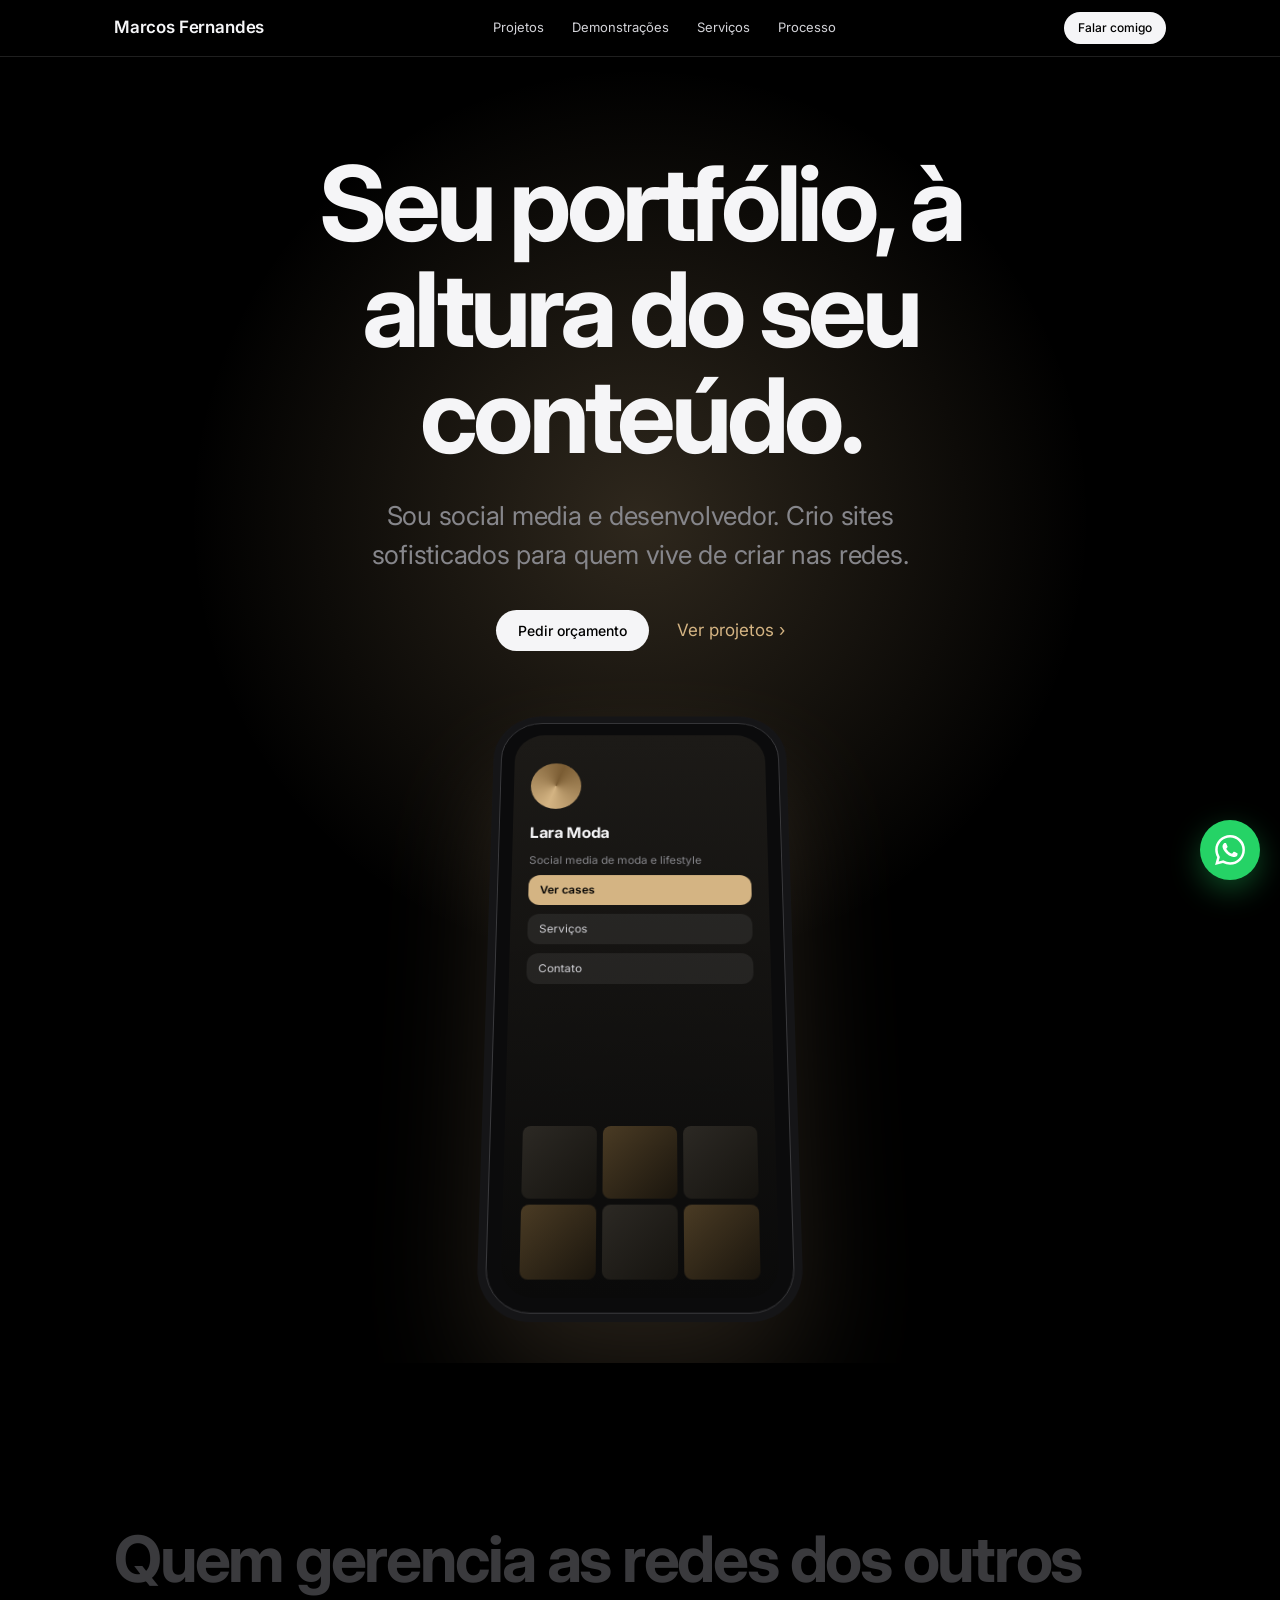
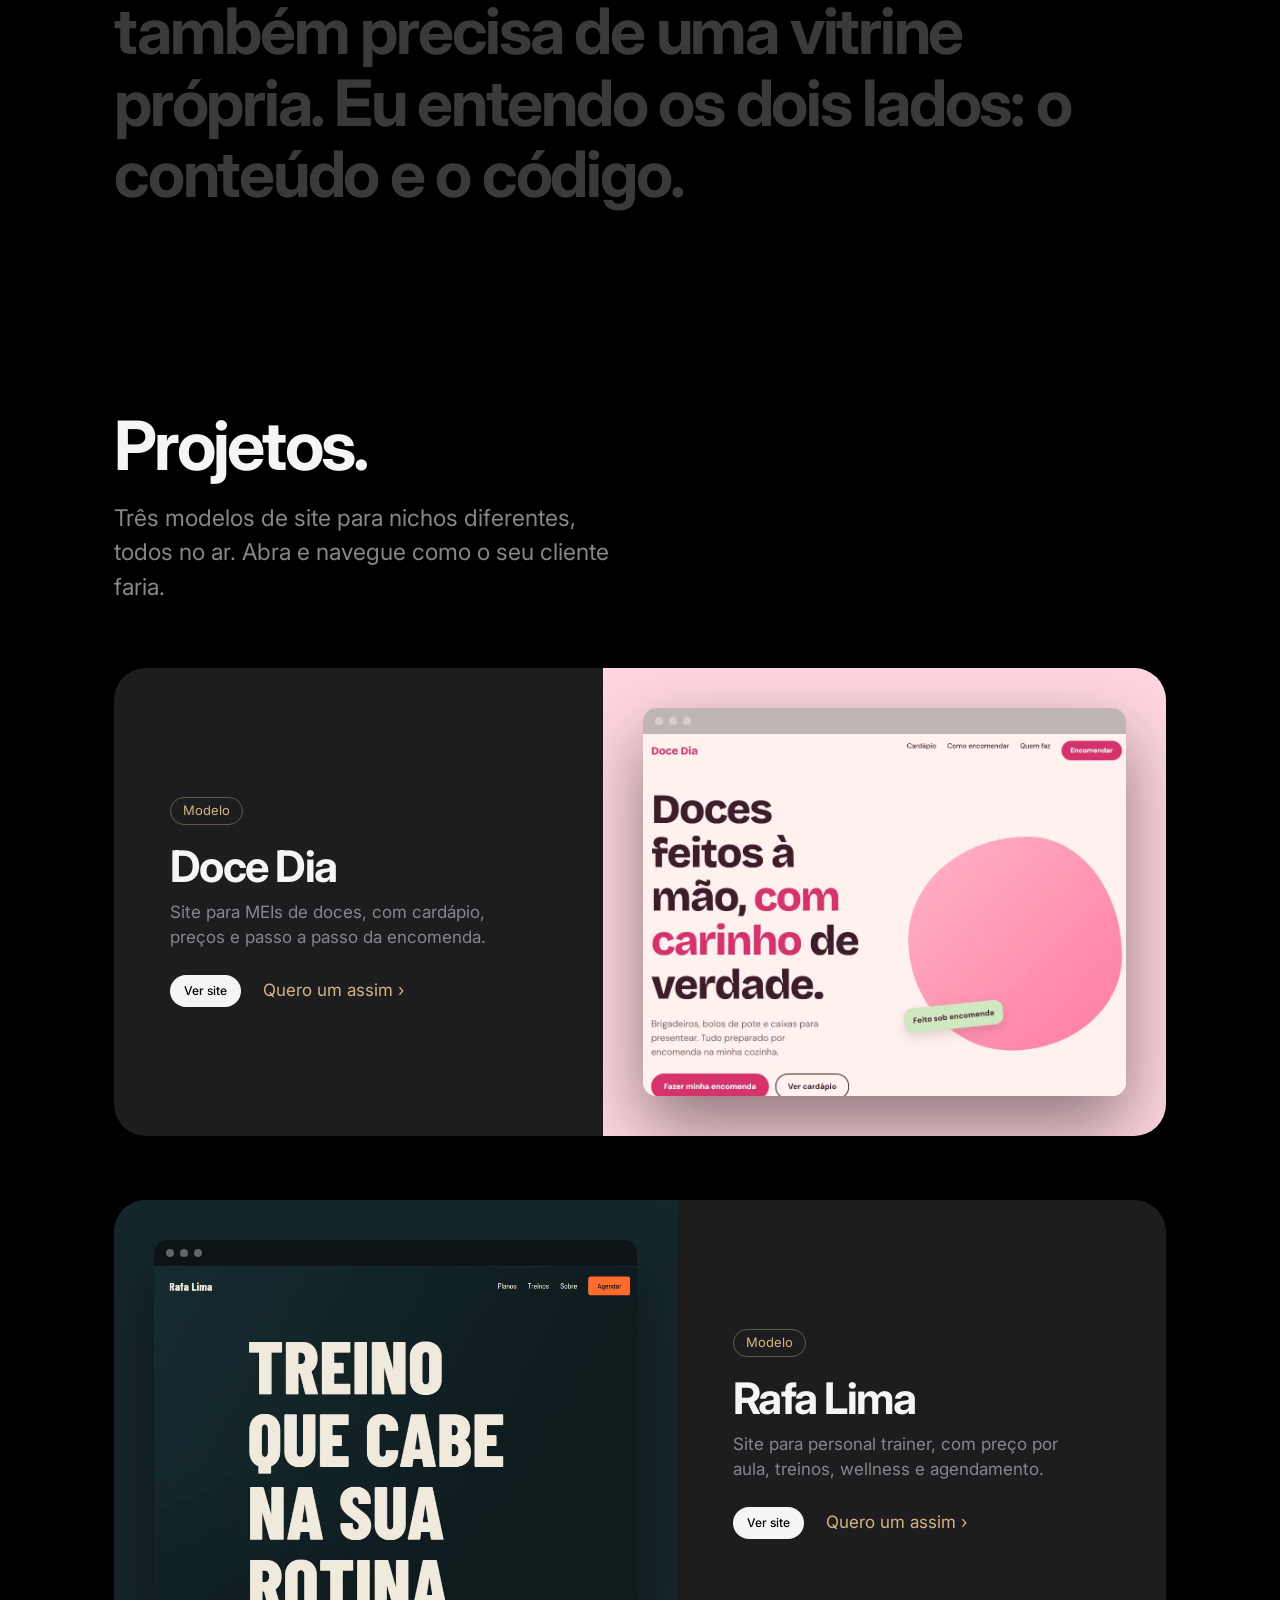
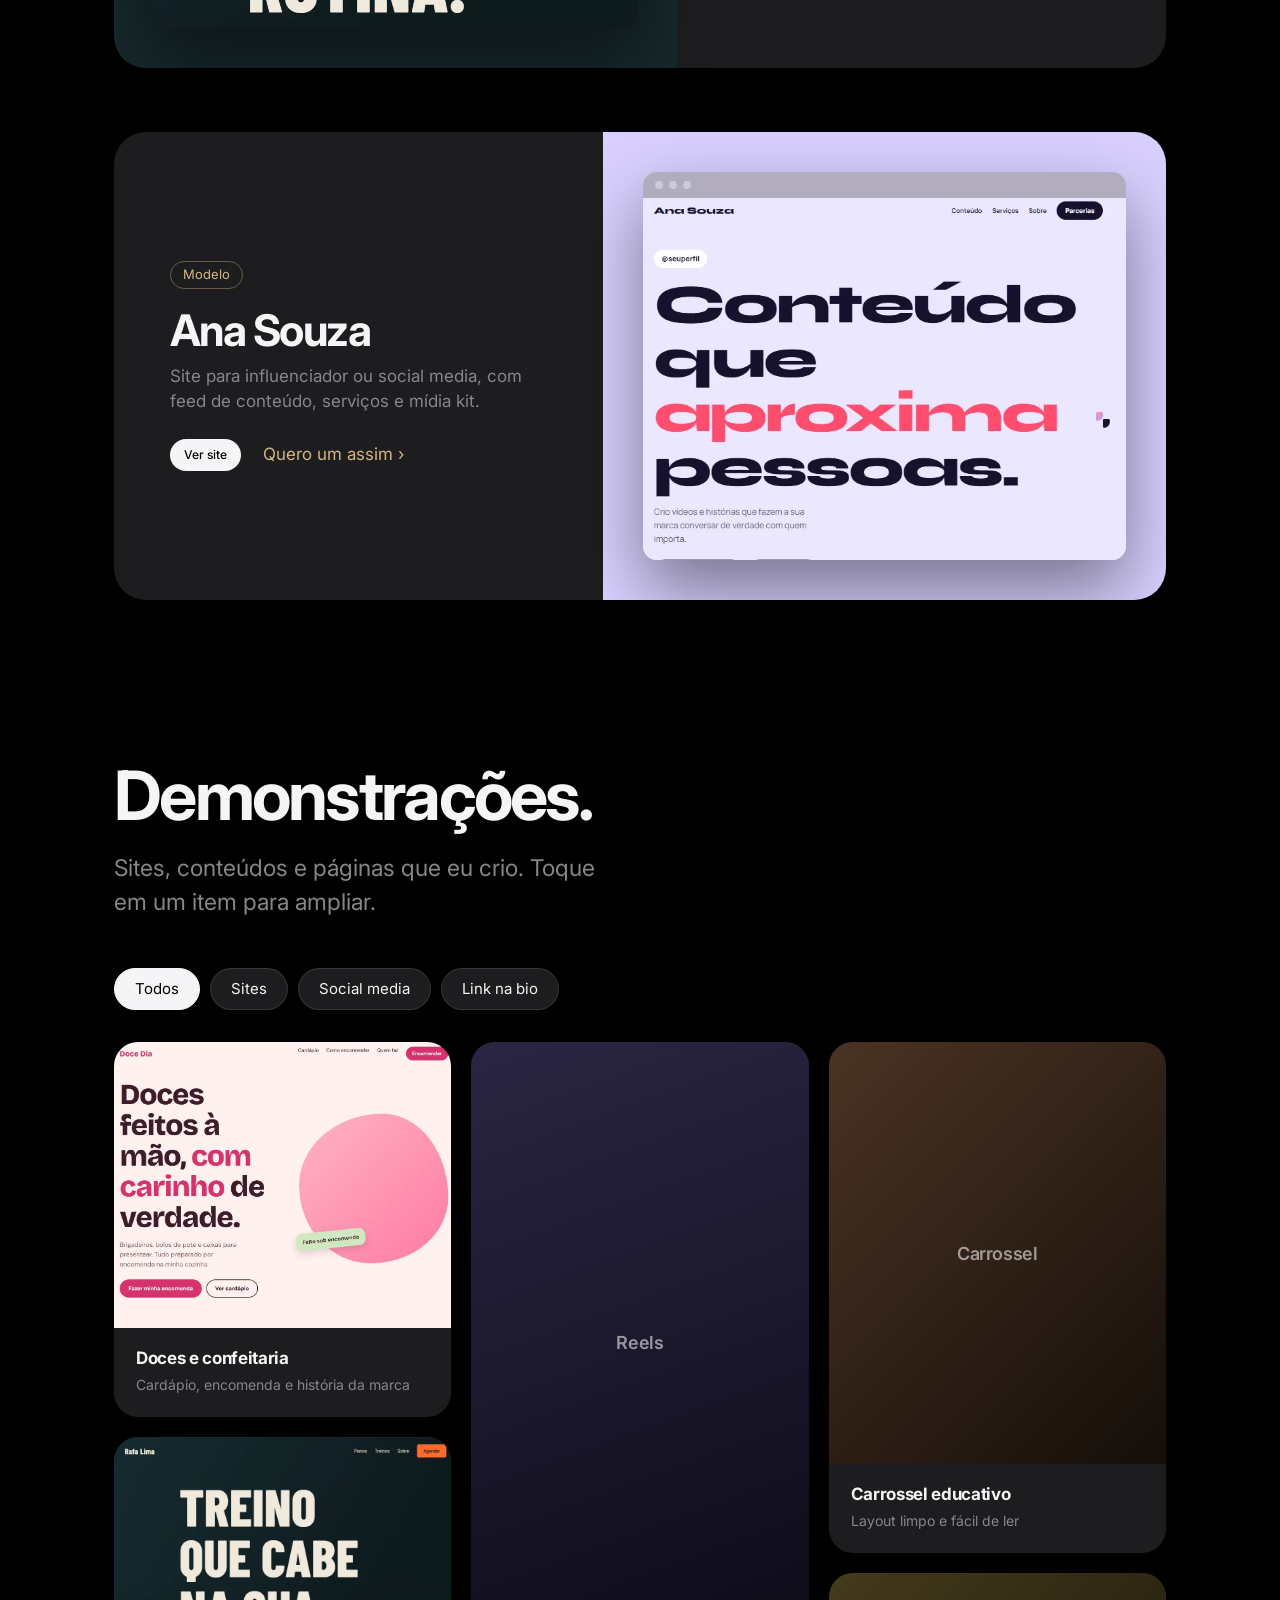
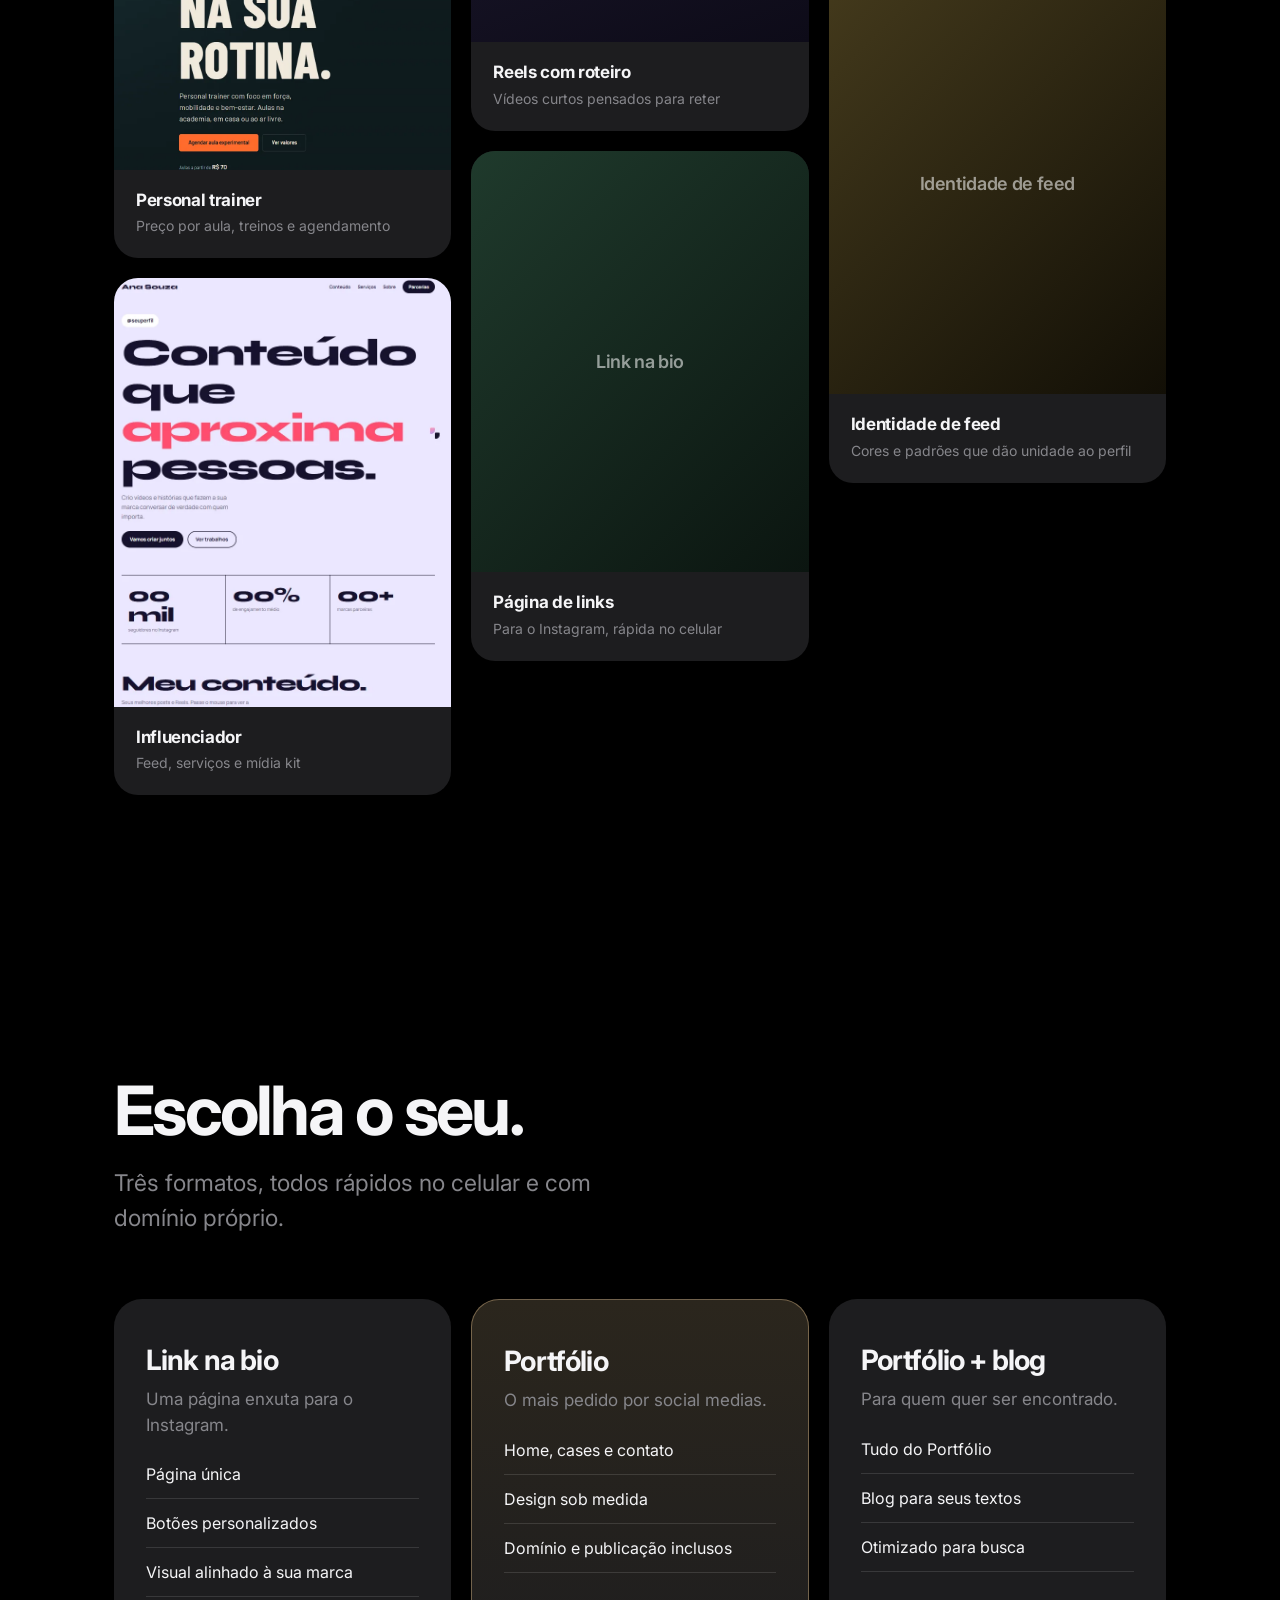
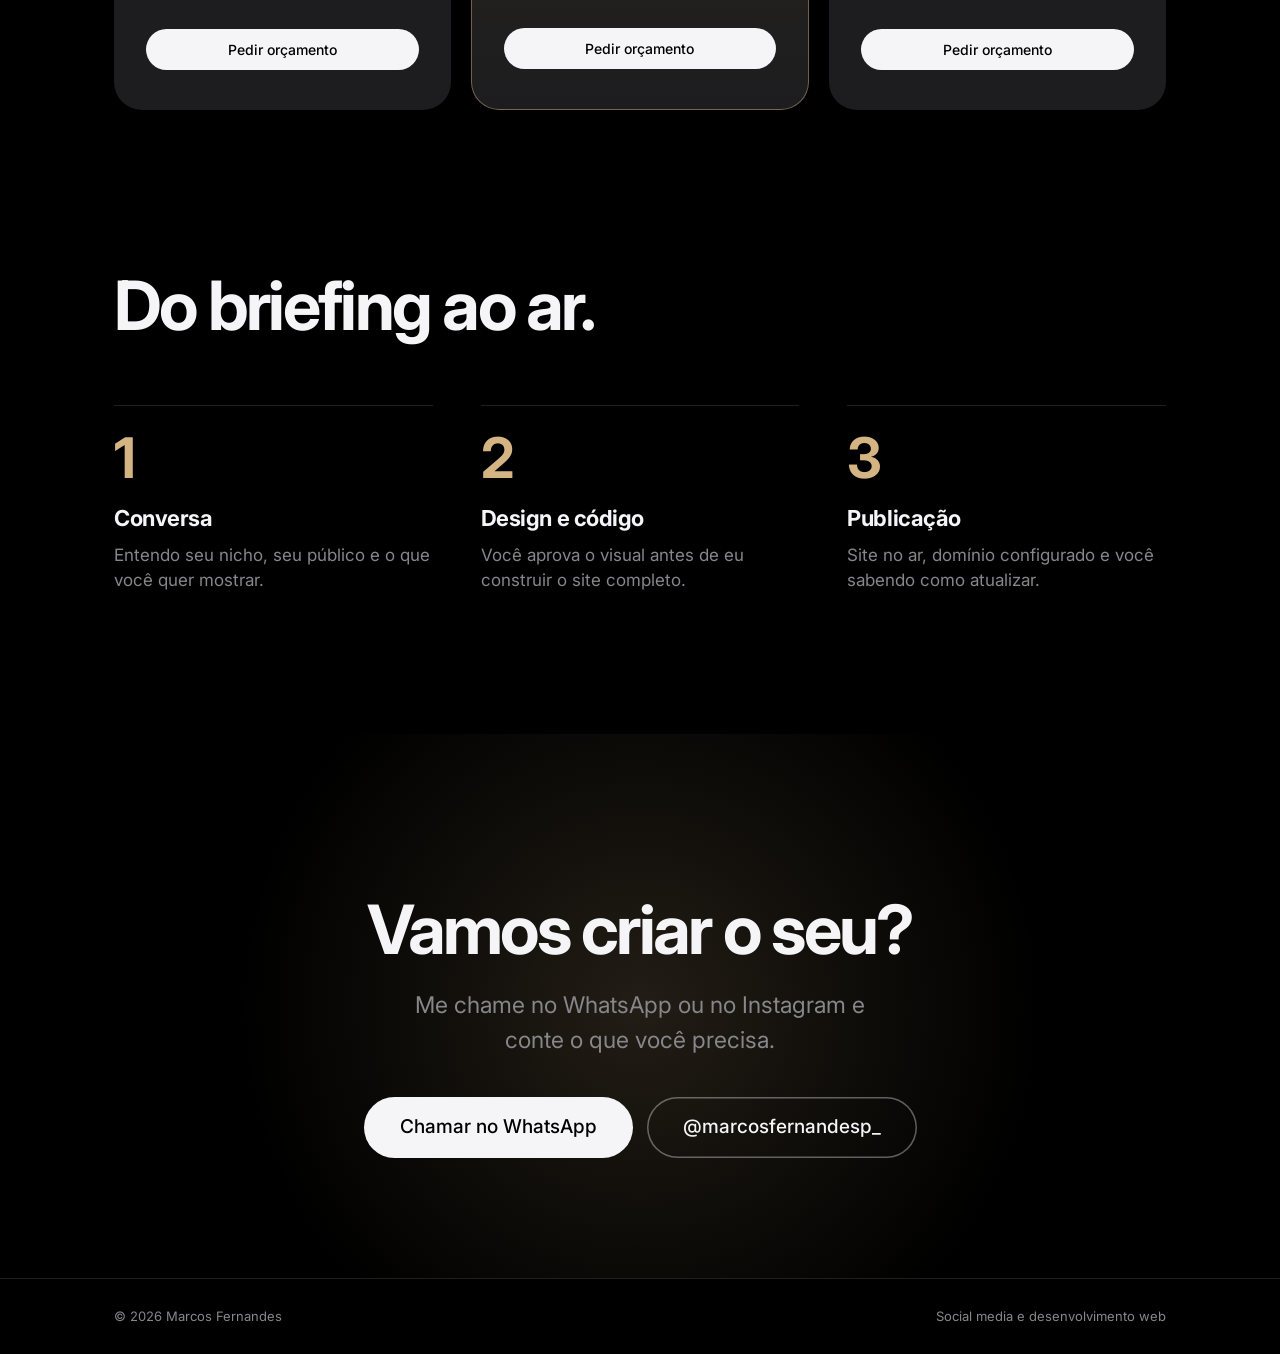
==== index.html @ 8124883f "first commit" ====
<!DOCTYPE html>
<html lang="pt-BR">
<head>
<meta charset="utf-8">
<meta name="viewport" content="width=device-width, initial-scale=1, viewport-fit=cover">
<title>Marcos Fernandes — Social media e sites para criadores</title>
<link rel="preconnect" href="https://fonts.googleapis.com">
<link rel="preconnect" href="https://fonts.gstatic.com" crossorigin>
<link href="https://fonts.googleapis.com/css2?family=Inter:wght@300;400;500;600;700&display=swap" rel="stylesheet">
<link rel="stylesheet" href="assets/css/style.css">
</head>
<body>
<nav>
  <div class="wrap">
    <b>Marcos Fernandes</b>
    <ul><li><a href="#projetos">Projetos</a></li><li><a href="#demonstracoes">Demonstrações</a></li><li><a href="#servicos">Serviços</a></li><li><a href="#processo">Processo</a></li></ul>
    <a class="pill sm" href="https://instagram.com/marcosfernandesp_" target="_blank" rel="noopener">Falar comigo</a>
  </div>
</nav>

<header class="hero">
  <div class="wrap">
    <h1>Seu portfólio, à altura do seu conteúdo.</h1>
    <p>Sou social media e desenvolvedor. Crio sites sofisticados para quem vive de criar nas redes.</p>
    <div class="cta">
      <a class="pill" href="https://wa.me/5561995424114?text=Oi%20Marcos!%20Vi%20seu%20portf%C3%B3lio%20e%20quero%20um%20or%C3%A7amento" target="_blank" rel="noopener">Pedir orçamento</a>
      <a class="ghost" href="#projetos">Ver projetos ›</a>
    </div>
    <div class="stage" aria-hidden="true">
      <div class="phone" id="phone">
        <div class="screen">
          <div class="avatar"></div>
          <h4>Lara Moda</h4>
          <small>Social media de moda e lifestyle</small>
          <div class="bar hl">Ver cases</div>
          <div class="bar">Serviços</div>
          <div class="bar">Contato</div>
          <div class="grid3"><i></i><i></i><i></i><i></i><i></i><i></i></div>
        </div>
      </div>
    </div>
  </div>
</header>

<section class="statement">
  <div class="wrap">
    <p id="scrub">Quem gerencia as redes dos outros também precisa de uma vitrine própria. Eu entendo os dois lados: o conteúdo e o código.</p>
  </div>
</section>

<section id="projetos" style="padding-top:40px">
  <div class="wrap">
    <h2>Projetos.</h2>
    <p class="lead">Três modelos de site para nichos diferentes, todos no ar. Abra e navegue como o seu cliente faria.</p>

    <article class="proj p1">
      <div class="info"><span class="tag">Modelo</span><h3>Doce Dia</h3><p>Site para MEIs de doces, com cardápio, preços e passo a passo da encomenda.</p><div class="acts"><a class="pill sm" href="https://claude.ai/artifact/EVEC6FQ9Wo7oRM52hJ2VJk" target="_blank" rel="noopener">Ver site</a><a class="ghost" href="https://wa.me/5561995424114?text=Oi%20Marcos!%20Vi%20o%20modelo%20Doce%20Dia%20no%20seu%20portfólio%20e%20quero%20um%20site%20assim" target="_blank" rel="noopener">Quero um assim ›</a></div></div>
      <div class="view"><a class="browser" href="https://claude.ai/artifact/EVEC6FQ9Wo7oRM52hJ2VJk" target="_blank" rel="noopener" aria-label="Abrir o modelo Doce Dia"><div class="top"><i></i><i></i><i></i></div><img class="shot" src="assets/img/print-doces.webp" alt="Modelo de site para doces e confeitaria" loading="lazy"></a></div>
    </article>

    <article class="proj p2">
      <div class="info"><span class="tag">Modelo</span><h3>Rafa Lima</h3><p>Site para personal trainer, com preço por aula, treinos, wellness e agendamento.</p><div class="acts"><a class="pill sm" href="https://claude.ai/artifact/FaBG3Rhxh1orqAU66LRQwn" target="_blank" rel="noopener">Ver site</a><a class="ghost" href="https://wa.me/5561995424114?text=Oi%20Marcos!%20Vi%20o%20modelo%20de%20personal%20trainer%20no%20seu%20portfólio%20e%20quero%20um%20site%20assim" target="_blank" rel="noopener">Quero um assim ›</a></div></div>
      <div class="view"><a class="browser" href="https://claude.ai/artifact/FaBG3Rhxh1orqAU66LRQwn" target="_blank" rel="noopener" aria-label="Abrir o modelo Rafa Lima"><div class="top"><i></i><i></i><i></i></div><img class="shot" src="assets/img/print-personal.webp" alt="Modelo de site para personal trainer" loading="lazy"></a></div>
    </article>

    <article class="proj p3">
      <div class="info"><span class="tag">Modelo</span><h3>Ana Souza</h3><p>Site para influenciador ou social media, com feed de conteúdo, serviços e mídia kit.</p><div class="acts"><a class="pill sm" href="https://claude.ai/artifact/K9GAJZo3JFMo6cDgULuZWQ" target="_blank" rel="noopener">Ver site</a><a class="ghost" href="https://wa.me/5561995424114?text=Oi%20Marcos!%20Vi%20o%20modelo%20de%20influenciador%20no%20seu%20portfólio%20e%20quero%20um%20site%20assim" target="_blank" rel="noopener">Quero um assim ›</a></div></div>
      <div class="view"><a class="browser" href="https://claude.ai/artifact/K9GAJZo3JFMo6cDgULuZWQ" target="_blank" rel="noopener" aria-label="Abrir o modelo Ana Souza"><div class="top"><i></i><i></i><i></i></div><img class="shot" src="assets/img/print-social.webp" alt="Modelo de site para influenciador e social media" loading="lazy"></a></div>
    </article>
  </div>
</section>

<section id="demonstracoes" style="padding-top:20px">
  <div class="wrap">
    <h2>Demonstrações.</h2>
    <p class="lead">Sites, conteúdos e páginas que eu crio. Toque em um item para ampliar.</p>

    <div class="tabs" role="tablist" aria-label="Filtrar demonstrações">
      <button class="tab on" role="tab" aria-selected="true" data-filter="todos">Todos</button>
      <button class="tab" role="tab" aria-selected="false" data-filter="sites">Sites</button>
      <button class="tab" role="tab" aria-selected="false" data-filter="social">Social media</button>
      <button class="tab" role="tab" aria-selected="false" data-filter="links">Link na bio</button>
    </div>

    <div class="gallery">
      <!-- COMO TROCAR: dentro de <div class="media">, apague o texto e use
           <img src="assets/img/arquivo.webp" alt="descrição">
           ou <video src="assets/video/arquivo.mp4" muted loop playsinline autoplay></video> -->
      <figure class="item" data-cat="sites">
        <div class="media" style="aspect-ratio:1063/901"><img src="assets/img/print-doces.webp" alt="Modelo de site para doces" loading="lazy"></div>
        <figcaption><b>Doces e confeitaria</b><span>Cardápio, encomenda e história da marca</span></figcaption>
      </figure>
      <figure class="item" data-cat="sites">
        <div class="media" style="aspect-ratio:922/910"><img src="assets/img/print-personal.webp" alt="Modelo de site para personal trainer" loading="lazy"></div>
        <figcaption><b>Personal trainer</b><span>Preço por aula, treinos e agendamento</span></figcaption>
      </figure>
      <figure class="item" data-cat="sites">
        <div class="media" style="aspect-ratio:710/902"><img src="assets/img/print-social.webp" alt="Modelo de site para influenciador" loading="lazy"></div>
        <figcaption><b>Influenciador</b><span>Feed, serviços e mídia kit</span></figcaption>
      </figure>
      <figure class="item" data-cat="social">
        <div class="media ph tall" style="--g:linear-gradient(160deg,#2b2542,#0d0b18)">Reels</div>
        <figcaption><b>Reels com roteiro</b><span>Vídeos curtos pensados para reter</span></figcaption>
      </figure>
      <figure class="item" data-cat="links">
        <div class="media ph" style="--g:linear-gradient(135deg,#1f3a2c,#0b1510)">Link na bio</div>
        <figcaption><b>Página de links</b><span>Para o Instagram, rápida no celular</span></figcaption>
      </figure>
      <figure class="item" data-cat="social">
        <div class="media ph" style="--g:linear-gradient(135deg,#4a3324,#150e09)">Carrossel</div>
        <figcaption><b>Carrossel educativo</b><span>Layout limpo e fácil de ler</span></figcaption>
      </figure>
      <figure class="item" data-cat="social">
        <div class="media ph" style="--g:linear-gradient(135deg,#443a1c,#120f06)">Identidade de feed</div>
        <figcaption><b>Identidade de feed</b><span>Cores e padrões que dão unidade ao perfil</span></figcaption>
      </figure>
    </div>
  </div>
</section>

<dialog id="lightbox" aria-label="Mídia ampliada"><button id="lbClose" aria-label="Fechar">×</button><div id="lbBody"></div></dialog>

<section id="servicos">
  <div class="wrap">
    <h2>Escolha o seu.</h2>
    <p class="lead">Três formatos, todos rápidos no celular e com domínio próprio.</p>
    <div class="plans">
      <div class="plan"><h3>Link na bio</h3><p>Uma página enxuta para o Instagram.</p><ul><li>Página única</li><li>Botões personalizados</li><li>Visual alinhado à sua marca</li></ul><a class="pill" href="https://wa.me/5561995424114?text=Oi%20Marcos!%20Quero%20o%20plano%20Link%20na%20bio" target="_blank" rel="noopener">Pedir orçamento</a></div>
      <div class="plan feat"><h3>Portfólio</h3><p>O mais pedido por social medias.</p><ul><li>Home, cases e contato</li><li>Design sob medida</li><li>Domínio e publicação inclusos</li></ul><a class="pill" href="https://wa.me/5561995424114?text=Oi%20Marcos!%20Quero%20o%20plano%20Portfólio" target="_blank" rel="noopener">Pedir orçamento</a></div>
      <div class="plan"><h3>Portfólio + blog</h3><p>Para quem quer ser encontrado.</p><ul><li>Tudo do Portfólio</li><li>Blog para seus textos</li><li>Otimizado para busca</li></ul><a class="pill" href="https://wa.me/5561995424114?text=Oi%20Marcos!%20Quero%20o%20plano%20Portfólio%20%2B%20blog" target="_blank" rel="noopener">Pedir orçamento</a></div>
    </div>
  </div>
</section>

<section id="processo" style="padding-top:20px">
  <div class="wrap">
    <h2>Do briefing ao ar.</h2>
    <div class="steps">
      <div><h4>Conversa</h4><p>Entendo seu nicho, seu público e o que você quer mostrar.</p></div>
      <div><h4>Design e código</h4><p>Você aprova o visual antes de eu construir o site completo.</p></div>
      <div><h4>Publicação</h4><p>Site no ar, domínio configurado e você sabendo como atualizar.</p></div>
    </div>
  </div>
</section>

<section class="final">
  <div class="wrap">
    <h2>Vamos criar o seu?</h2>
    <p class="lead">Me chame no WhatsApp ou no Instagram e conte o que você precisa.</p>
    <div class="duo"><a class="pill" href="https://wa.me/5561995424114?text=Oi%20Marcos!%20Vi%20seu%20portf%C3%B3lio%20e%20quero%20um%20site" target="_blank" rel="noopener">Chamar no WhatsApp</a><a class="pill ig" href="https://instagram.com/marcosfernandesp_" target="_blank" rel="noopener">@marcosfernandesp_</a></div>
  </div>
</section>

<footer><div class="wrap"><span>© 2026 Marcos Fernandes</span><span>Social media e desenvolvimento web</span></div></footer>

<a class="whats" href="https://wa.me/5561995424114?text=Oi%20Marcos!%20Vi%20seu%20portf%C3%B3lio%20e%20quero%20um%20site" target="_blank" rel="noopener" aria-label="Falar no WhatsApp"><svg viewBox="0 0 24 24" width="30" height="30" fill="currentColor" aria-hidden="true"><path d="M17.472 14.382c-.297-.149-1.758-.867-2.03-.967-.273-.099-.471-.148-.67.15-.197.297-.767.966-.94 1.164-.173.199-.347.223-.644.075-.297-.15-1.255-.463-2.39-1.475-.883-.788-1.48-1.761-1.653-2.059-.173-.297-.018-.458.13-.606.134-.133.298-.347.446-.52.149-.174.198-.298.298-.497.099-.198.05-.371-.025-.52-.075-.149-.669-1.612-.916-2.207-.242-.579-.487-.5-.669-.51-.173-.008-.371-.01-.57-.01-.198 0-.52.074-.792.372-.272.297-1.04 1.016-1.04 2.479 0 1.462 1.065 2.875 1.213 3.074.149.198 2.096 3.2 5.077 4.487.709.306 1.262.489 1.694.625.712.227 1.36.195 1.871.118.571-.085 1.758-.719 2.006-1.413.248-.694.248-1.289.173-1.413-.074-.124-.272-.198-.57-.347m-5.421 7.403h-.004a9.87 9.87 0 01-5.031-1.378l-.361-.214-3.741.982.998-3.648-.235-.374a9.86 9.86 0 01-1.51-5.26c.001-5.45 4.436-9.884 9.888-9.884 2.64 0 5.122 1.03 6.988 2.898a9.825 9.825 0 012.893 6.994c-.003 5.45-4.437 9.884-9.885 9.884m8.413-18.297A11.815 11.815 0 0012.05 0C5.495 0 .16 5.335.157 11.892c0 2.096.547 4.142 1.588 5.945L.057 24l6.305-1.654a11.882 11.882 0 005.683 1.448h.005c6.554 0 11.89-5.335 11.893-11.893a11.821 11.821 0 00-3.48-8.413Z"/></svg></a>

<script src="assets/js/main.js" defer></script>
</body>
</html>
---- assets/css/style.css ----
:root{
  --bg:#000;--surface:#1d1d1f;--surface2:#2a2a2d;--text:#f5f5f7;--muted:#86868b;--accent:#d4b483;--line:rgba(255,255,255,.12);
  --font:"Inter",-apple-system,BlinkMacSystemFont,"SF Pro Display","Helvetica Neue",Arial,sans-serif;
  box-sizing:border-box;padding-top:env(safe-area-inset-top,0px);padding-bottom:env(safe-area-inset-bottom,0px);
}
@media (prefers-color-scheme:light){
  :root:not([data-theme="dark"]){--bg:#000;}
}
*,*::before,*::after{box-sizing:inherit}
html{scroll-behavior:smooth;scroll-padding-top:calc(64px + env(safe-area-inset-top,0px));background:var(--bg)}
body{margin:0;background:var(--bg);color:var(--text);font-family:var(--font);font-size:17px;line-height:1.5;-webkit-font-smoothing:antialiased;overflow-x:hidden}
a{color:inherit;text-decoration:none}
:focus-visible{outline:2px solid var(--accent);outline-offset:3px;border-radius:6px}
.wrap{max-width:1100px;margin:0 auto;padding:0 24px}

nav{position:fixed;top:0;left:0;right:0;z-index:20;padding-top:env(safe-area-inset-top,0px);background:rgba(0,0,0,.72);backdrop-filter:saturate(180%) blur(20px);-webkit-backdrop-filter:saturate(180%) blur(20px);border-bottom:1px solid var(--line)}
nav .wrap{display:flex;align-items:center;justify-content:space-between;height:56px}
nav b{font-weight:600;letter-spacing:-.01em}
nav ul{display:flex;gap:28px;list-style:none;margin:0;padding:0;font-size:13px;color:#d2d2d7}
nav ul a:hover{color:#fff}
.pill{display:inline-block;background:var(--text);color:#000;font-weight:500;font-size:14px;padding:10px 22px;border-radius:980px;transition:transform .2s,background .2s}
.pill:hover{background:#fff;transform:scale(1.03)}
.pill.sm{font-size:12px;padding:7px 14px}
.ghost{color:var(--accent);font-size:17px}
.ghost:hover{text-decoration:underline}
@media(max-width:720px){nav ul{display:none}}

.hero{padding-top:calc(150px + env(safe-area-inset-top,0px));text-align:center;position:relative;overflow:hidden}
.hero::before{content:"";position:absolute;left:50%;top:38%;width:900px;height:900px;transform:translate(-50%,-50%);background:radial-gradient(closest-side,rgba(212,180,131,.22),transparent);pointer-events:none}
.hero h1{font-size:clamp(44px,8.4vw,104px);line-height:1.02;letter-spacing:-.045em;font-weight:700;margin:0 auto;max-width:12ch;opacity:0;animation:rise 1.1s .1s cubic-bezier(.2,.7,.2,1) forwards}
.hero p{font-size:clamp(19px,2.4vw,26px);color:var(--muted);font-weight:400;max-width:34ch;margin:28px auto 0;letter-spacing:-.01em;opacity:0;animation:rise 1.1s .35s cubic-bezier(.2,.7,.2,1) forwards}
.hero .cta{margin-top:36px;display:flex;gap:28px;justify-content:center;align-items:center;flex-wrap:wrap;opacity:0;animation:rise 1.1s .55s cubic-bezier(.2,.7,.2,1) forwards}
@keyframes rise{from{opacity:0;transform:translateY(28px)}to{opacity:1;transform:none}}

.stage{margin-top:72px;perspective:1600px;height:clamp(420px,60vw,640px);display:flex;justify-content:center}
.phone{width:min(300px,70vw);aspect-ratio:9/19;border-radius:44px;background:#0b0b0c;border:1px solid #3a3a3d;box-shadow:0 0 0 8px #151517,0 60px 120px rgba(212,180,131,.18);padding:14px;transform:rotateX(18deg) translateY(var(--ty,0px)) scale(var(--sc,.92));transform-origin:center top;will-change:transform}
.screen{height:100%;border-radius:32px;background:linear-gradient(180deg,#1c1a17,#0a0a0a);padding:34px 18px 18px;display:flex;flex-direction:column;gap:10px;text-align:left;overflow:hidden}
.avatar{width:54px;height:54px;border-radius:50%;background:conic-gradient(from 200deg,var(--accent),#7a5c33,var(--accent))}
.screen h4{margin:6px 0 0;font-size:17px;letter-spacing:-.02em}
.screen small{color:var(--muted);font-size:12px;line-height:1.3}
.bar{height:34px;border-radius:12px;background:rgba(255,255,255,.07);display:flex;align-items:center;padding:0 12px;font-size:12px;color:#d2d2d7}
.bar.hl{background:var(--accent);color:#000;font-weight:600}
.grid3{display:grid;grid-template-columns:repeat(3,1fr);gap:6px;margin-top:auto}
.grid3 i{aspect-ratio:1;border-radius:8px;background:linear-gradient(135deg,#2c2924,#15130f)}
.grid3 i:nth-child(2n){background:linear-gradient(135deg,#4a3b24,#1a150d)}

section{padding:140px 0}
.statement{padding:160px 0}
.statement p{font-size:clamp(30px,5.2vw,64px);line-height:1.12;letter-spacing:-.035em;font-weight:700;margin:0;max-width:18em}
.statement .w{color:#3a3a3d;transition:color .35s}
.statement .w.on{color:var(--text)}

h2{font-size:clamp(34px,5.6vw,68px);line-height:1.04;letter-spacing:-.04em;font-weight:700;margin:0 0 20px}
.lead{color:var(--muted);font-size:clamp(18px,2vw,23px);max-width:36ch;margin:0}

.proj{margin-top:64px;border-radius:32px;background:var(--surface);overflow:hidden;display:grid;grid-template-columns:1fr 1.15fr;align-items:center;min-height:460px}
.proj:nth-of-type(even){grid-template-columns:1.15fr 1fr}
.proj:nth-of-type(even) .info{order:2}
.info{padding:56px}
.info h3{font-size:clamp(28px,3.4vw,44px);letter-spacing:-.035em;margin:0 0 10px;line-height:1.08}
.info p{color:var(--muted);margin:0 0 24px;max-width:32ch}
.info .tag{display:inline-block;font-size:13px;color:var(--accent);border:1px solid rgba(212,180,131,.4);padding:3px 12px;border-radius:980px;margin-bottom:18px}
.view{padding:40px;display:flex;justify-content:center;background:var(--c1);height:100%;align-items:center}
.browser{width:100%;max-width:520px;border-radius:14px;background:var(--c2);box-shadow:0 30px 70px rgba(0,0,0,.45);overflow:hidden;transition:transform .6s cubic-bezier(.2,.7,.2,1)}
.proj:hover .browser{transform:translateY(-8px) scale(1.02)}
.browser .top{height:26px;background:rgba(0,0,0,.25);display:flex;gap:6px;align-items:center;padding:0 12px}
.browser .top i{width:8px;height:8px;border-radius:50%;background:rgba(255,255,255,.35)}
.browser .body{padding:26px;color:var(--ink);min-height:250px;display:flex;flex-direction:column;justify-content:flex-end;gap:10px}
.browser .big{font-size:34px;font-weight:700;letter-spacing:-.04em;line-height:1}
.browser .sub{font-size:12px;opacity:.7}
.browser .row{display:flex;gap:8px;margin-top:8px}
.browser .row i{flex:1;aspect-ratio:1.3;border-radius:8px;background:var(--c3)}
.p1{--c1:#e9dfd3;--c2:#f6efe6;--c3:#d8c6b0;--ink:#2a1f14}
.p2{--c1:#1f3a2c;--c2:#12261c;--c3:#2f5a43;--ink:#f1ead8}
.p3{--c1:#26233a;--c2:#17152a;--c3:#3b3763;--ink:#efeaff}
@media(max-width:820px){.proj,.proj:nth-of-type(even){grid-template-columns:1fr}.proj:nth-of-type(even) .info{order:0}.info{padding:36px 28px}.view{padding:28px 20px}}

.plans{display:grid;grid-template-columns:repeat(3,1fr);gap:20px;margin-top:64px}
.plan{background:var(--surface);border-radius:28px;padding:40px 32px;display:flex;flex-direction:column}
.plan.feat{background:linear-gradient(180deg,#2b261d,#1d1d1f);border:1px solid rgba(212,180,131,.45)}
.plan h3{font-size:28px;letter-spacing:-.03em;margin:0 0 6px}
.plan>p{color:var(--muted);margin:0 0 24px}
.plan ul{list-style:none;padding:0;margin:0 0 32px;display:grid;gap:12px;font-size:16px}
.plan li{padding-bottom:12px;border-bottom:1px solid var(--line)}
.plan .pill{margin-top:auto;text-align:center}
@media(max-width:860px){.plans{grid-template-columns:1fr}}

.steps{margin-top:64px;display:grid;grid-template-columns:repeat(3,1fr);gap:48px;counter-reset:s}
.steps div{border-top:1px solid var(--line);padding-top:24px}
.steps div::before{counter-increment:s;content:counter(s);display:block;font-size:56px;font-weight:700;letter-spacing:-.05em;color:var(--accent);line-height:1;margin-bottom:16px}
.steps h4{font-size:22px;letter-spacing:-.02em;margin:0 0 8px}
.steps p{margin:0;color:var(--muted)}
@media(max-width:760px){.steps{grid-template-columns:1fr;gap:32px}}

.final{text-align:center;padding:160px 0 120px;position:relative;overflow:hidden}
.final::before{content:"";position:absolute;left:50%;top:50%;width:800px;height:800px;transform:translate(-50%,-50%);background:radial-gradient(closest-side,rgba(212,180,131,.16),transparent);pointer-events:none}
.final h2{max-width:14ch;margin:0 auto 24px;position:relative}
.final .lead{margin:0 auto 40px;position:relative}
.final .pill{position:relative;font-size:19px;padding:16px 36px}
footer{border-top:1px solid var(--line);padding:28px 0;color:var(--muted);font-size:13px}
footer .wrap{display:flex;justify-content:space-between;flex-wrap:wrap;gap:12px}

@media(prefers-reduced-motion:reduce){
  *{animation:none!important;transition:none!important}
  .hero h1,.hero p,.hero .cta{opacity:1}
  .phone{transform:none}
  html{scroll-behavior:auto}
}

/* ===== Demonstrações ===== */
.tabs{display:flex;gap:10px;flex-wrap:wrap;margin:48px 0 32px}
.tab{font:inherit;font-size:15px;color:var(--text);background:var(--surface);border:1px solid var(--line);border-radius:980px;padding:9px 20px;cursor:pointer;transition:background .2s,color .2s}
.tab:hover{background:var(--surface2)}
.tab.on{background:var(--text);color:#000;border-color:var(--text)}
.gallery{column-count:3;column-gap:20px}
.item{break-inside:avoid;margin:0 0 20px;background:var(--surface);border-radius:24px;overflow:hidden}
.item[hidden]{display:none}
.media{aspect-ratio:4/5;display:grid;place-items:center;overflow:hidden;cursor:zoom-in}
.media.tall{aspect-ratio:9/16}
.media img,.media video{width:100%;height:100%;object-fit:cover;display:block;transition:transform .6s cubic-bezier(.2,.7,.2,1)}
.item:hover .media img,.item:hover .media video{transform:scale(1.04)}
.media.ph{background:var(--g);color:rgba(255,255,255,.55);font-size:18px;font-weight:600;letter-spacing:-.02em;cursor:default;text-align:center;padding:20px}
.item figcaption{padding:18px 22px 22px;display:grid;gap:2px}
.item figcaption b{font-size:17px;letter-spacing:-.02em}
.item figcaption span{font-size:14px;color:var(--muted)}
@media(max-width:900px){.gallery{column-count:2}}
@media(max-width:560px){.gallery{column-count:1}}
#lightbox{border:0;background:transparent;padding:0;max-width:min(92vw,900px);max-height:92vh;color:#fff;overflow:visible}
#lightbox::backdrop{background:rgba(0,0,0,.88);backdrop-filter:blur(10px)}
#lbBody img,#lbBody video{max-width:100%;max-height:86vh;border-radius:18px;display:block;margin:0 auto}
#lbClose{position:absolute;top:-44px;right:0;background:none;border:0;color:#fff;font-size:34px;line-height:1;cursor:pointer}

/* ===== Projetos com prints, WhatsApp ===== */
.p1{--c1:#ffd6e0;--c2:#fff1ee}
.p2{--c1:#16272b;--c2:#0e1a1d}
.p3{--c1:#d9d0ff;--c2:#ece7ff}
a.browser{display:block}
.browser img.shot{display:block;width:100%;aspect-ratio:4/3;object-fit:cover;object-position:top}
.acts{display:flex;gap:22px;align-items:center;flex-wrap:wrap}
.media img{object-position:top}
.duo{display:flex;gap:14px;justify-content:center;flex-wrap:wrap;position:relative}
.final .pill.ig{background:transparent;color:var(--text);box-shadow:inset 0 0 0 1.5px rgba(255,255,255,.35)}
.final .pill.ig:hover{background:var(--text);color:#000}
.whats{position:fixed;right:calc(20px + env(safe-area-inset-right,0px));bottom:calc(20px + env(safe-area-inset-bottom,0px));z-index:30;width:60px;height:60px;display:grid;place-items:center;border-radius:50%;background:#25d366;color:#fff;box-shadow:0 10px 30px rgba(37,211,102,.35);transition:transform .2s,box-shadow .2s}
.whats:hover{transform:scale(1.08);box-shadow:0 14px 36px rgba(37,211,102,.5)}
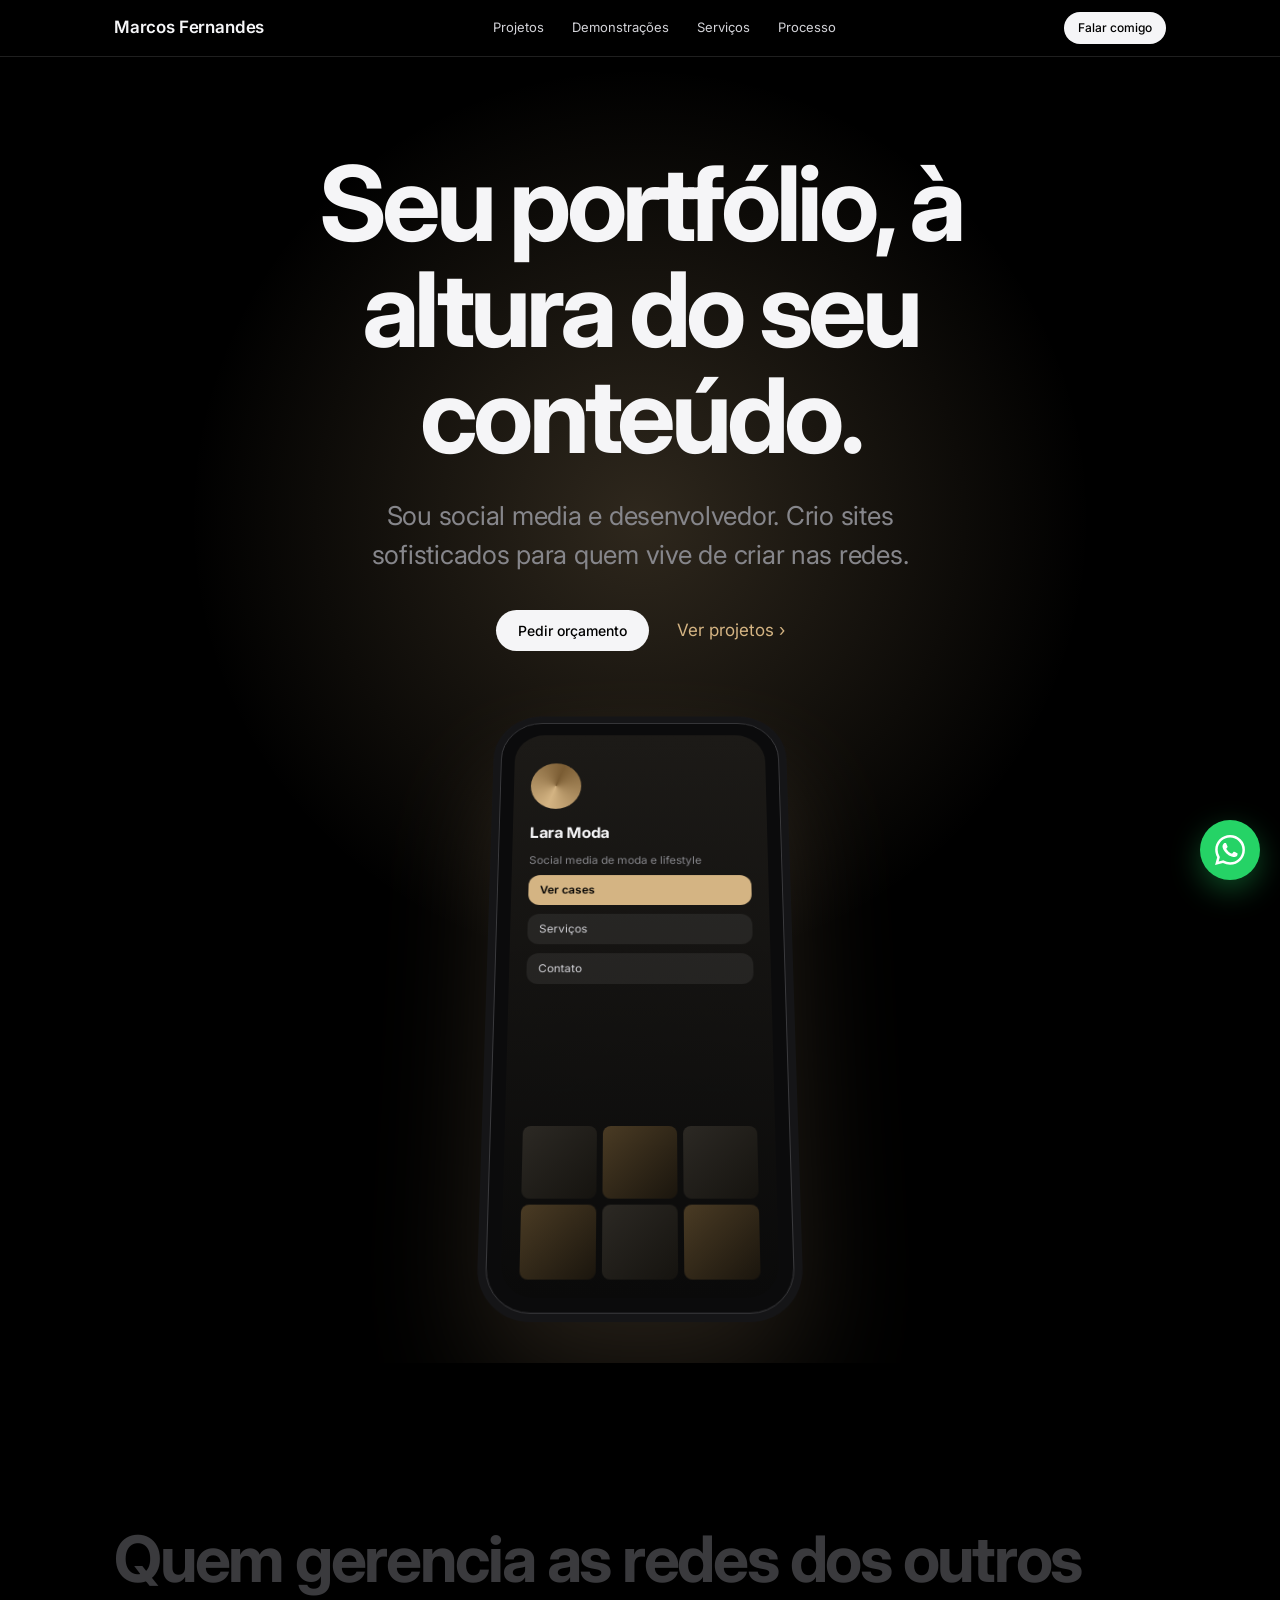
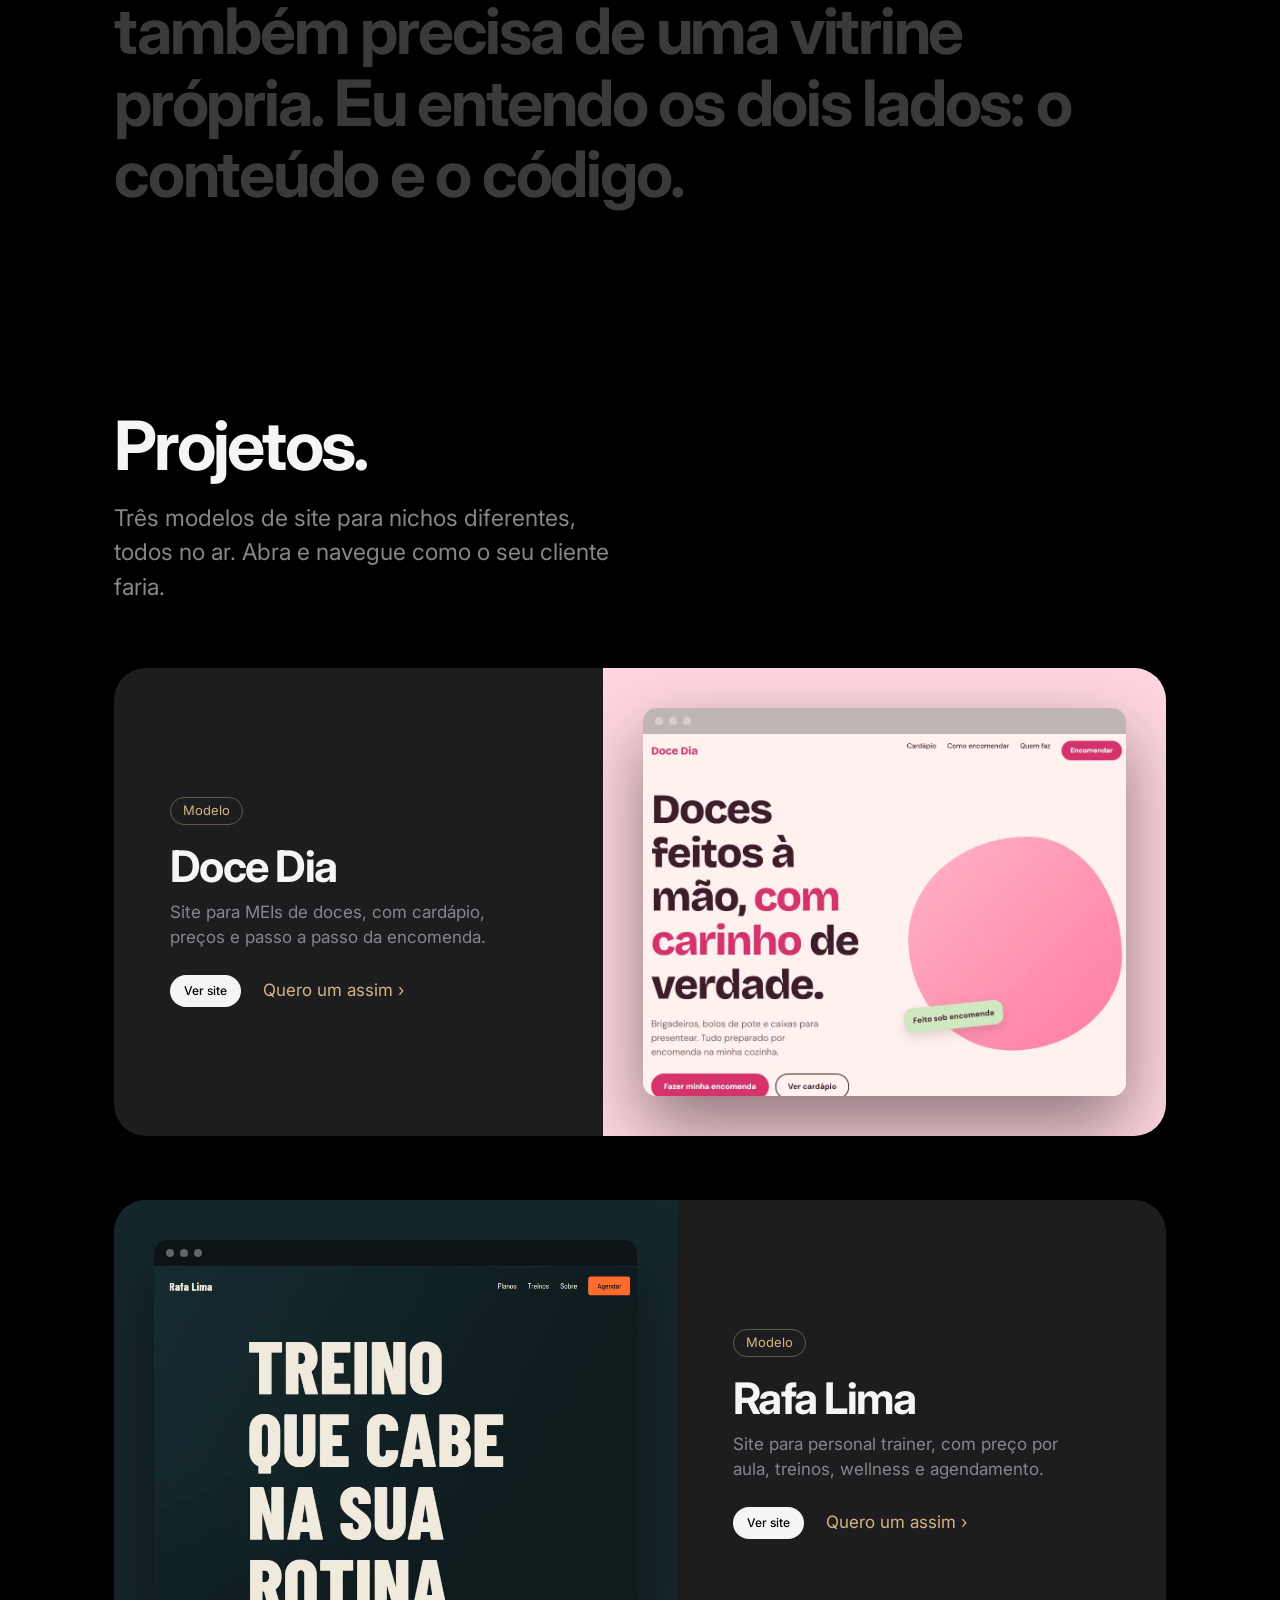
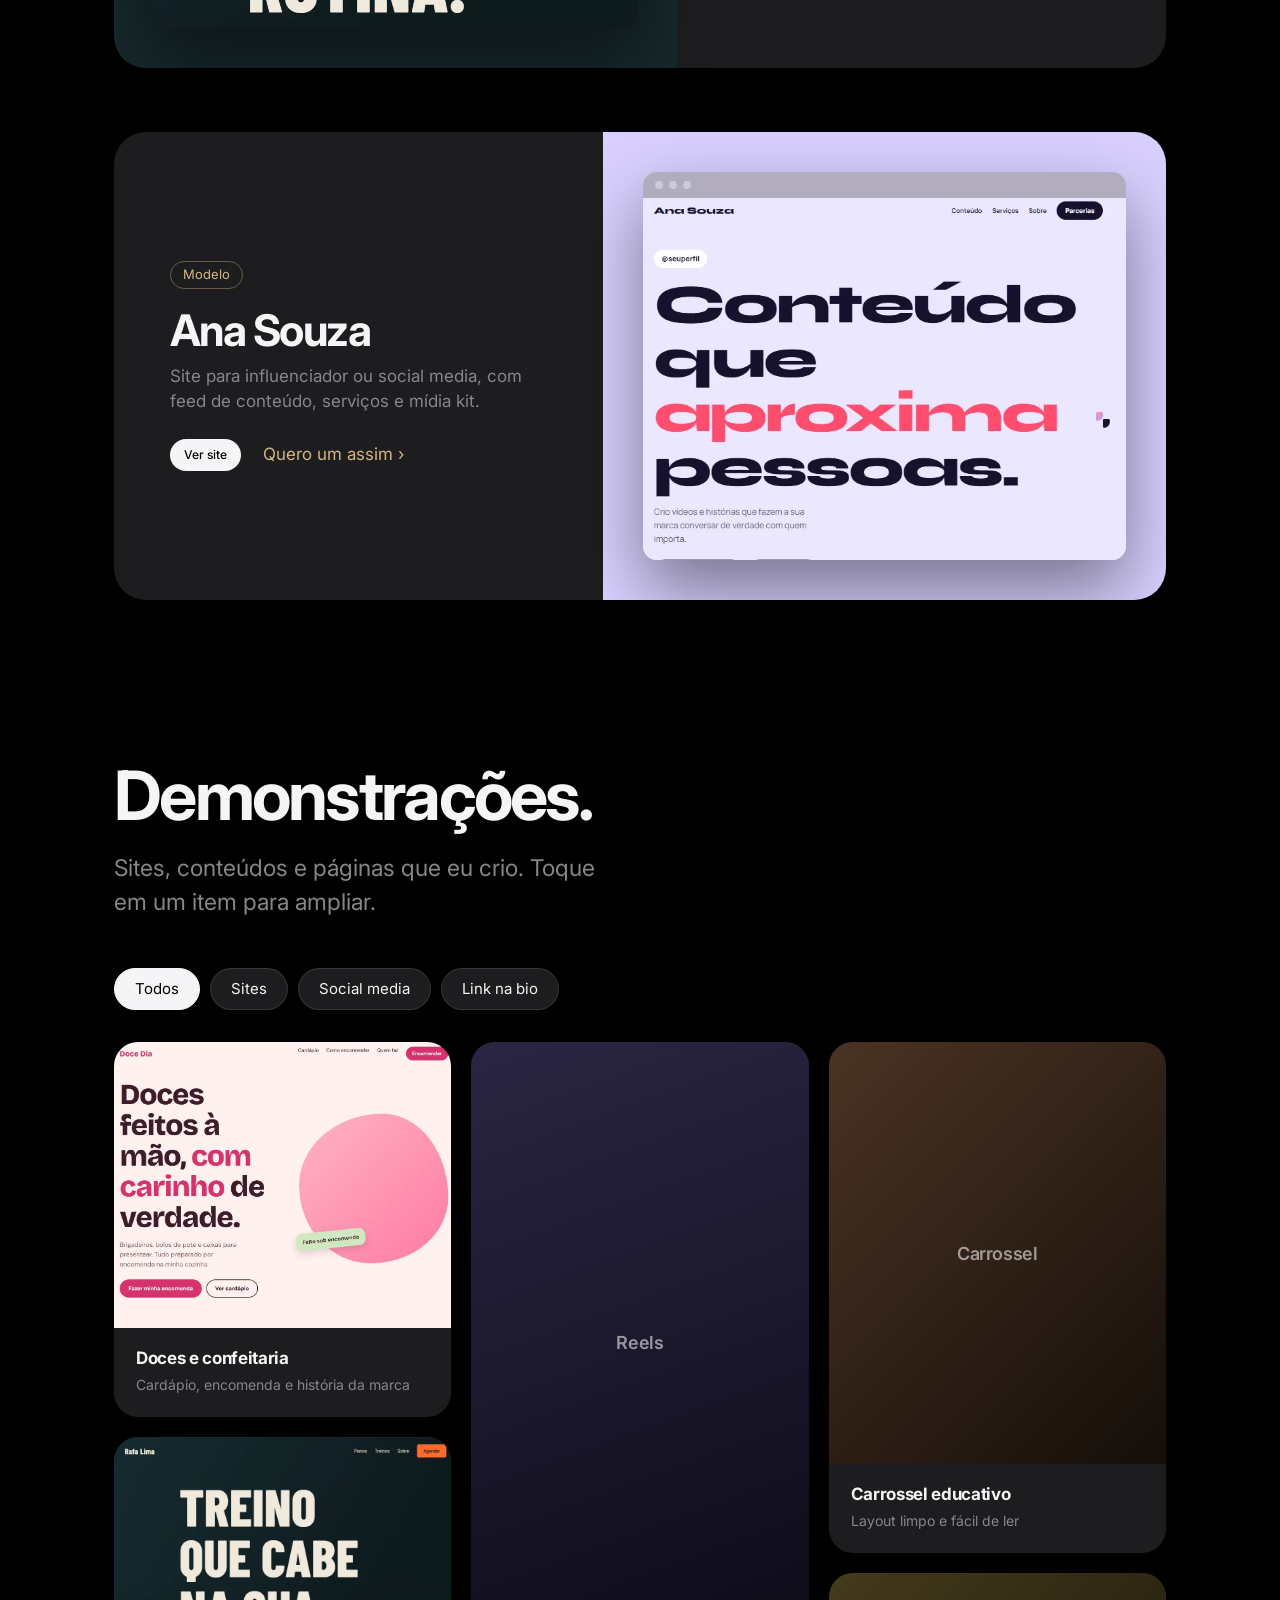
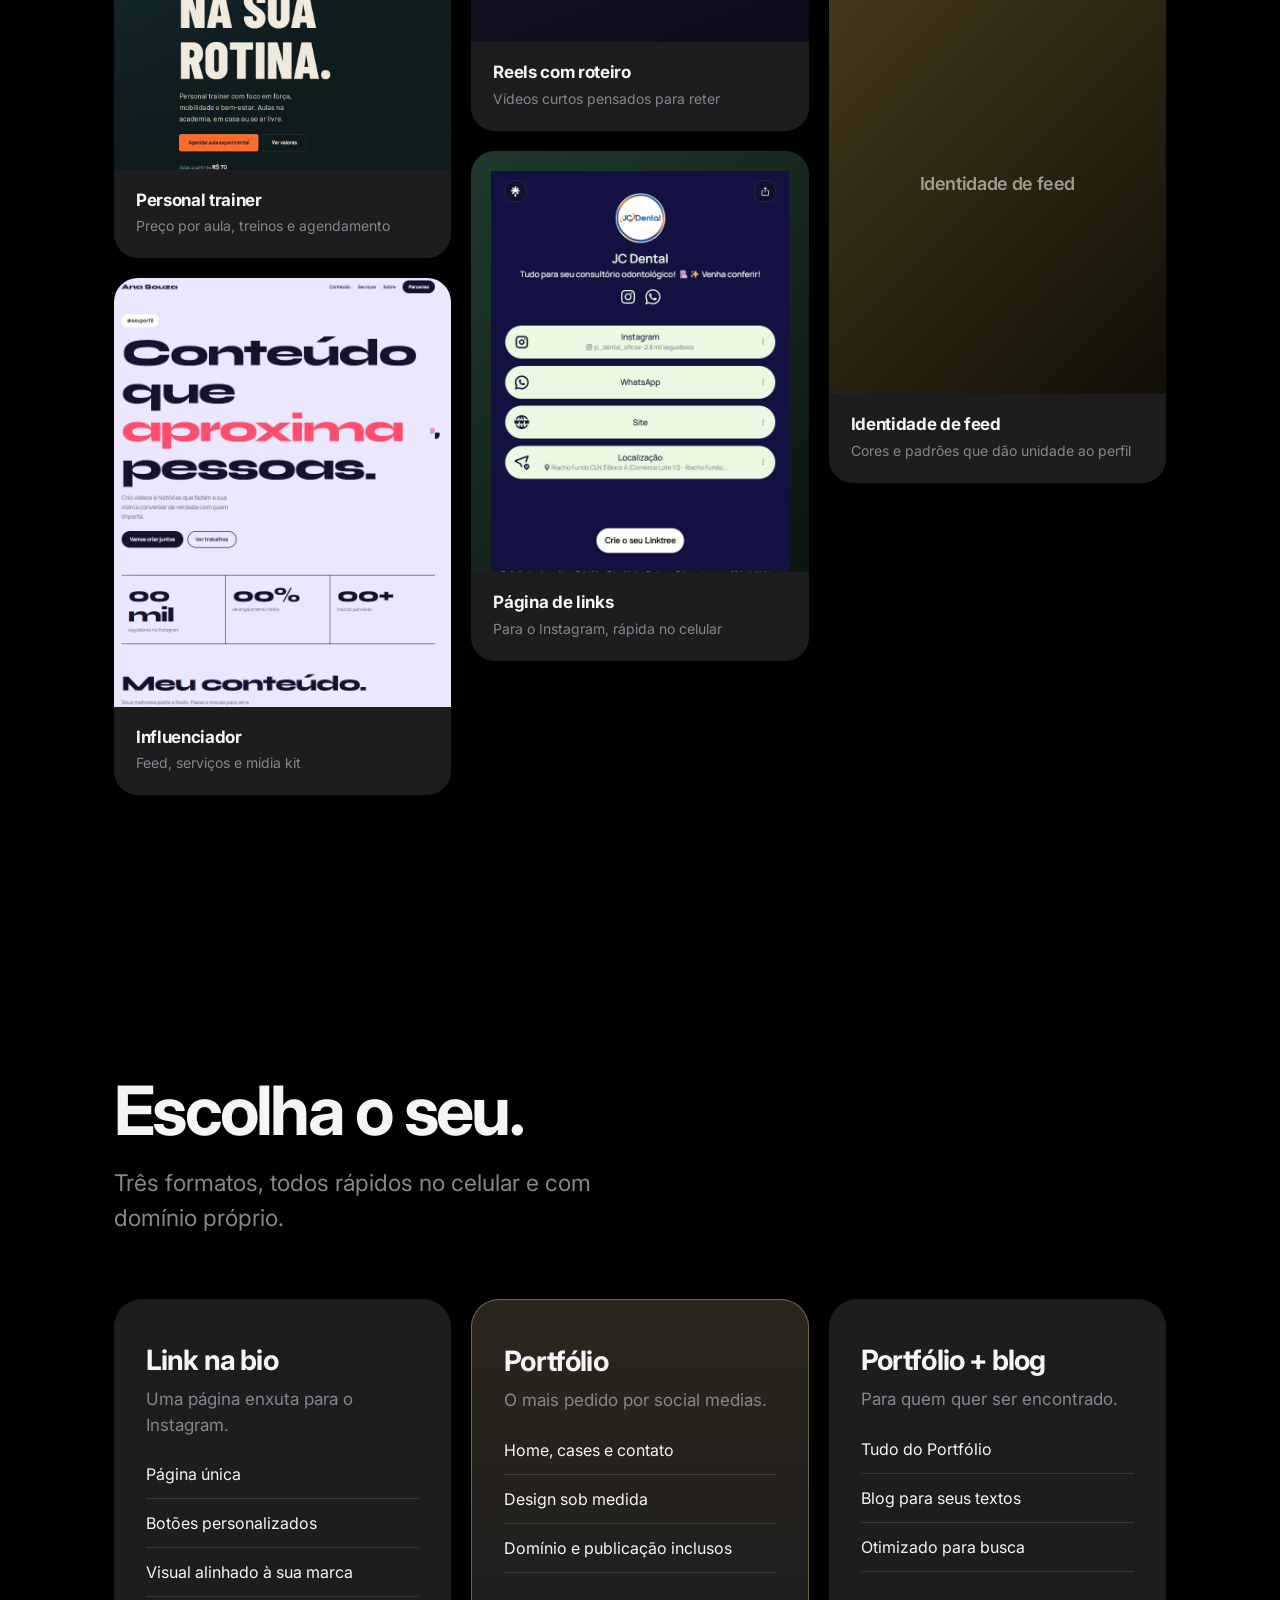
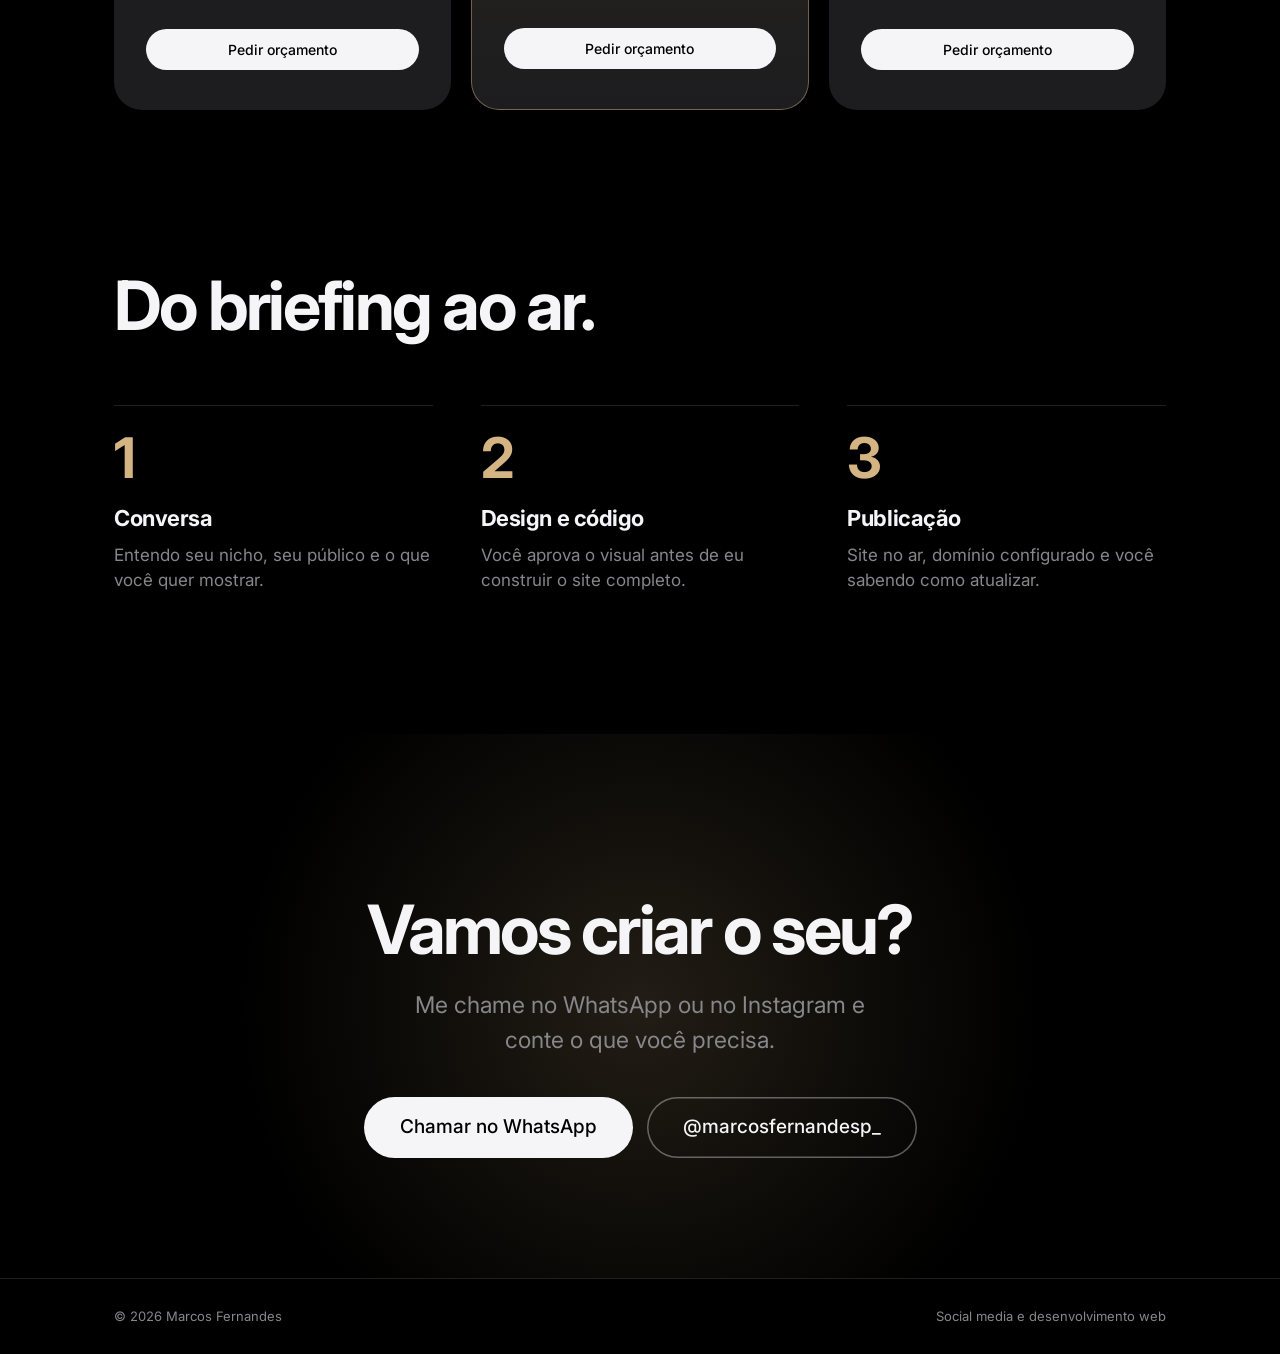
==== commit 2f936436: "imagem do site de links bio" ====
--- a/index.html
+++ b/index.html
@@ -103,7 +103,7 @@
         <figcaption><b>Reels com roteiro</b><span>Vídeos curtos pensados para reter</span></figcaption>
       </figure>
       <figure class="item" data-cat="links">
-        <div class="media ph" style="--g:linear-gradient(135deg,#1f3a2c,#0b1510)">Link na bio</div>
+        <div class="media ph" style="--g:linear-gradient(135deg,#1f3a2c,#0b1510)"><img src="assets/img/site de links bio.png" alt="Modelo de página de links" loading="lazy"></div>
         <figcaption><b>Página de links</b><span>Para o Instagram, rápida no celular</span></figcaption>
       </figure>
       <figure class="item" data-cat="social">
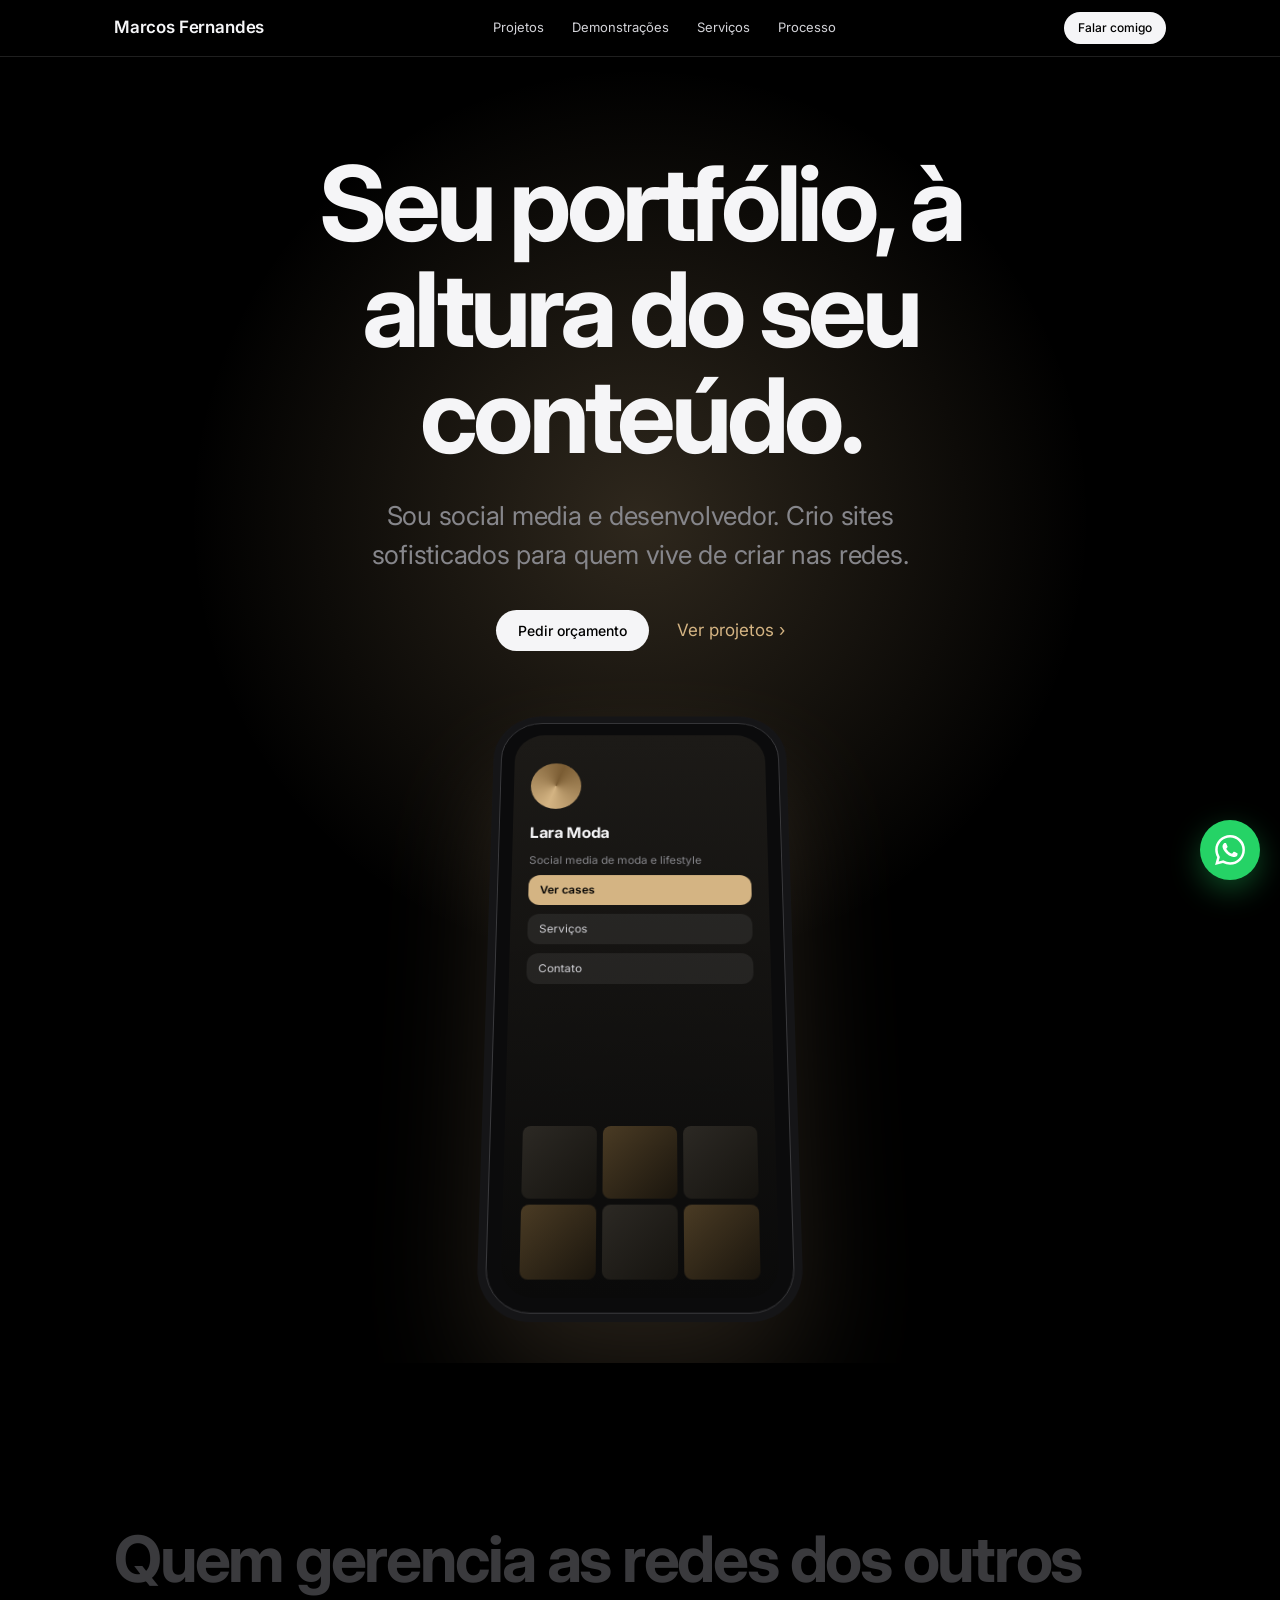
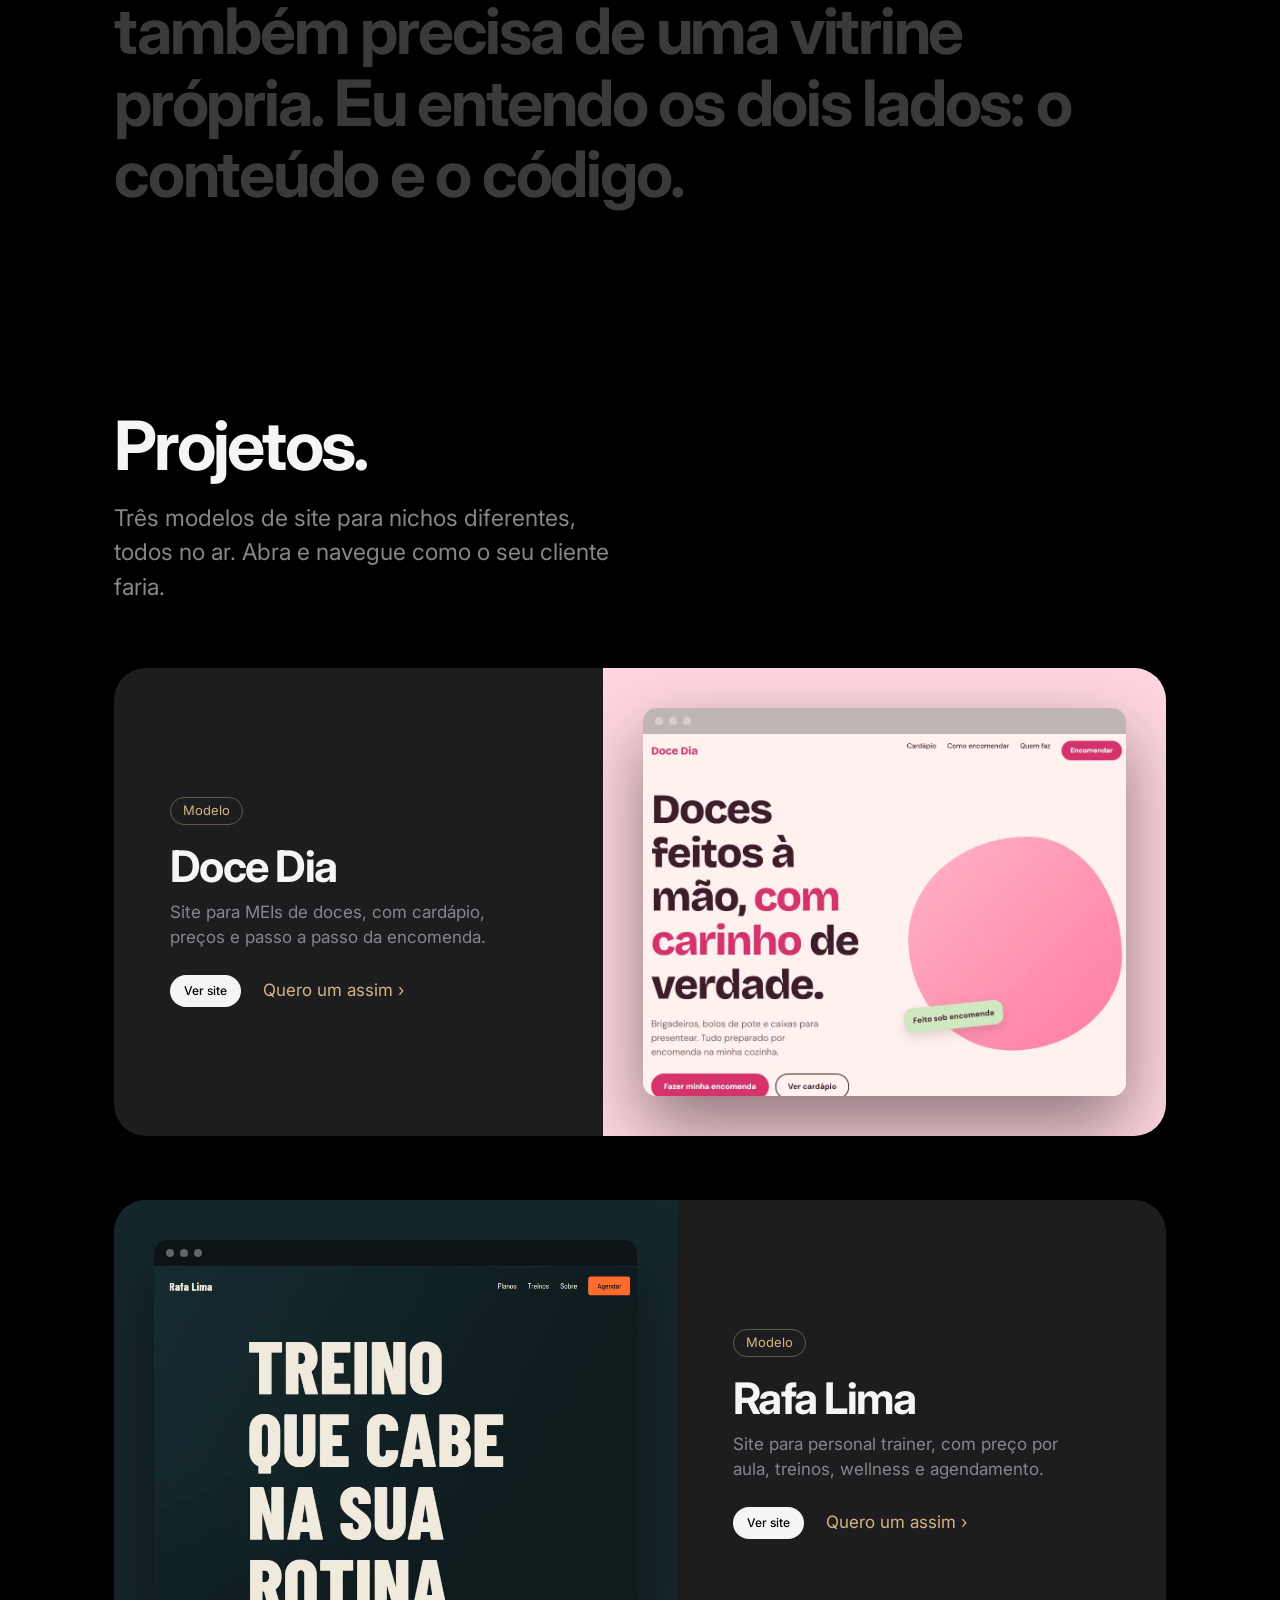
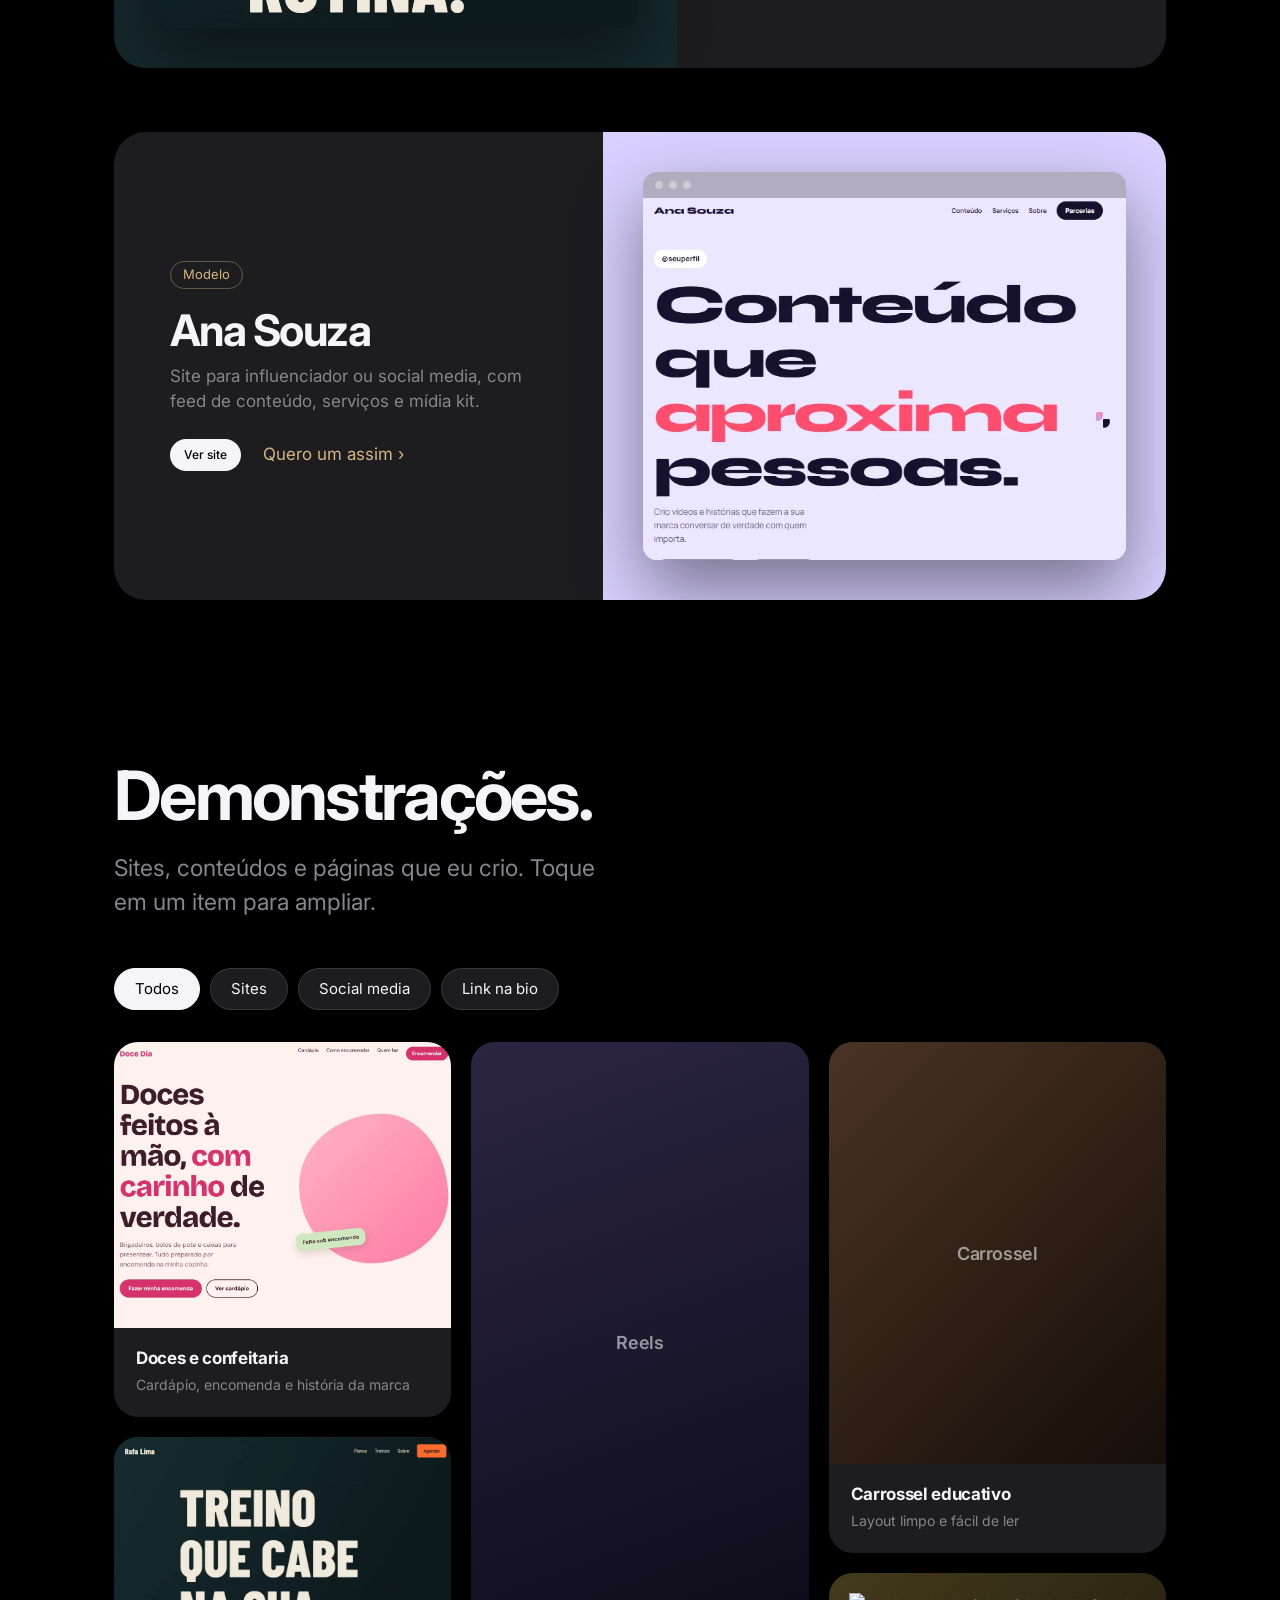
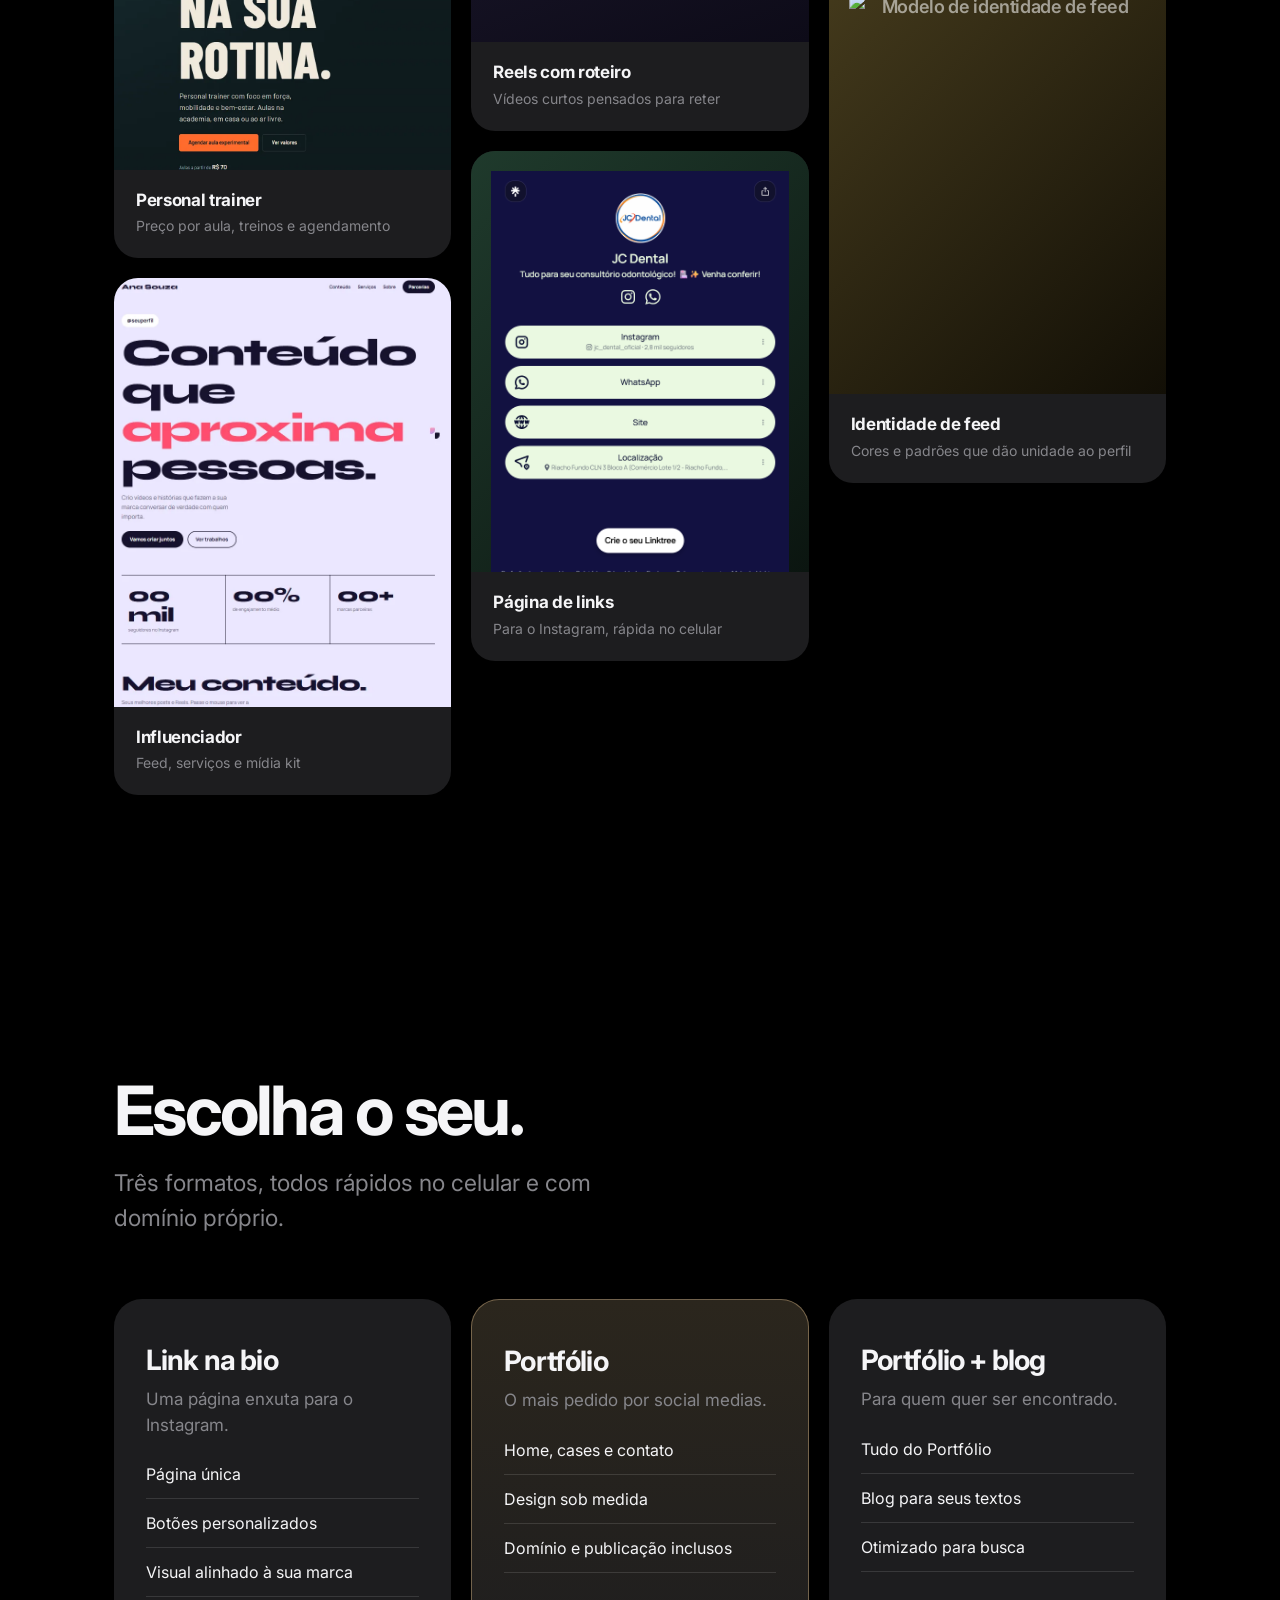
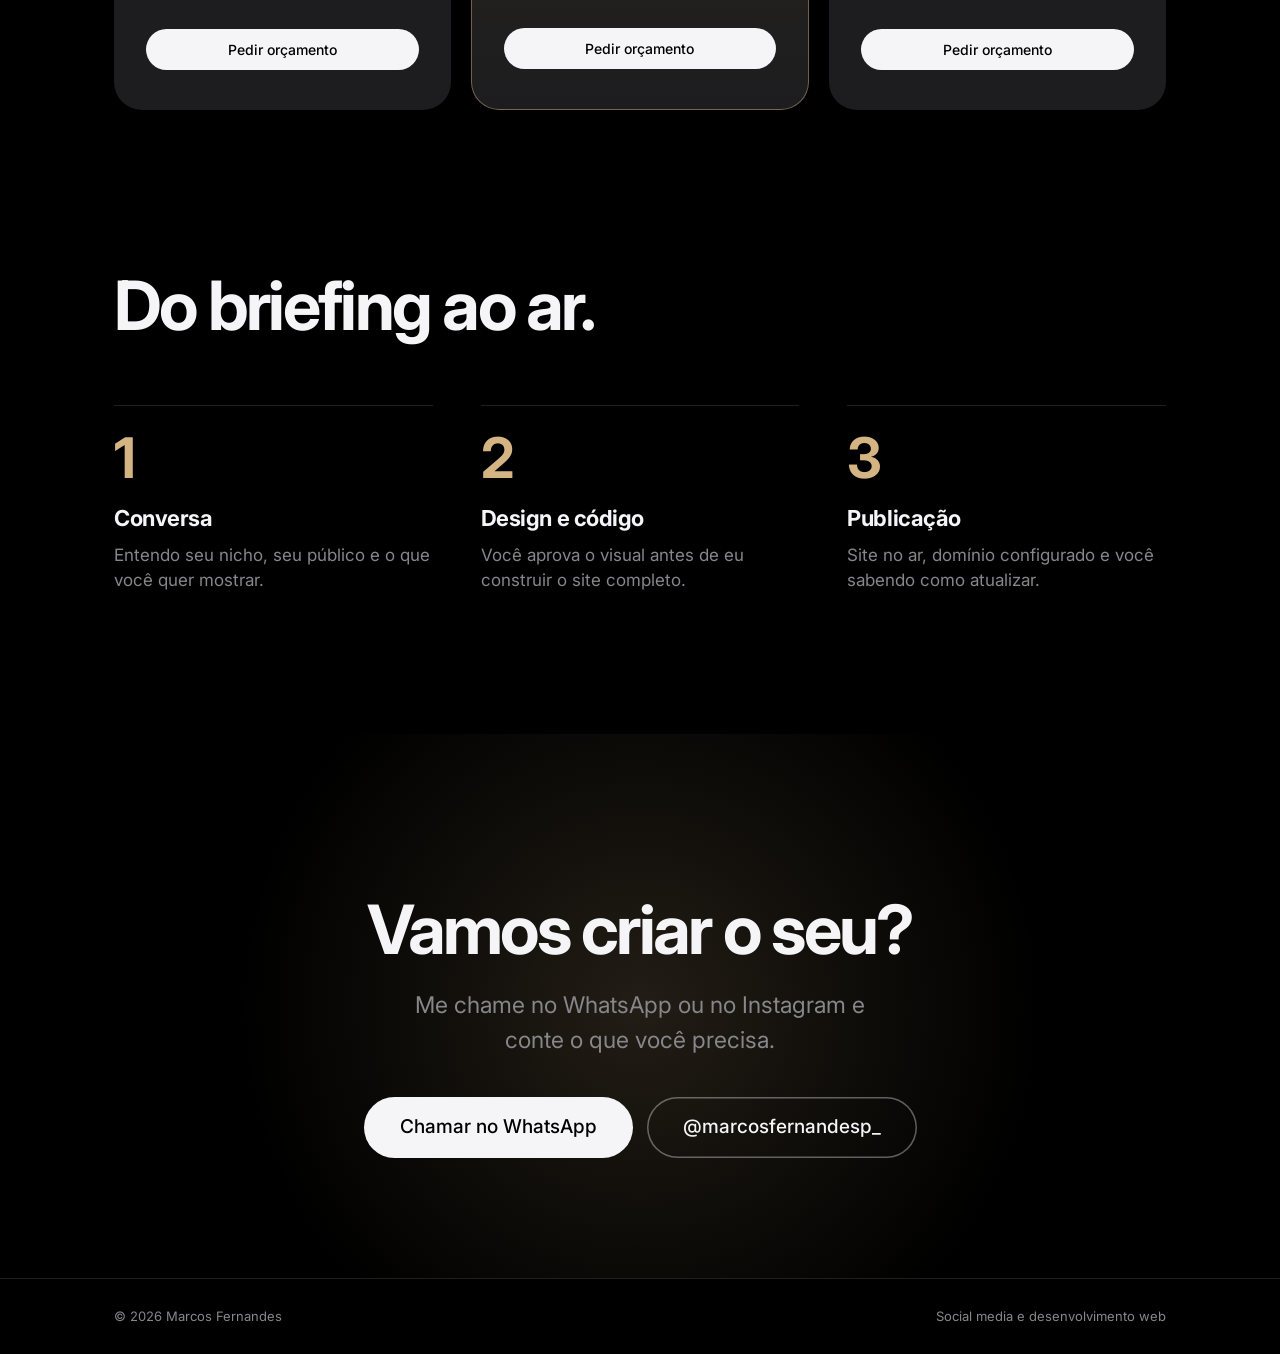
==== commit 524a5c95: "Atualiza imagem de identidade visual" ====
--- a/index.html
+++ b/index.html
@@ -111,7 +111,7 @@
         <figcaption><b>Carrossel educativo</b><span>Layout limpo e fácil de ler</span></figcaption>
       </figure>
       <figure class="item" data-cat="social">
-        <div class="media ph" style="--g:linear-gradient(135deg,#443a1c,#120f06)">Identidade de feed</div>
+        <div class="media ph" style="--g:linear-gradient(135deg,#443a1c,#120f06)"><img src="assets/img/identidade de feed.png" alt="Modelo de identidade de feed" loading="lazy"></div>
         <figcaption><b>Identidade de feed</b><span>Cores e padrões que dão unidade ao perfil</span></figcaption>
       </figure>
     </div>
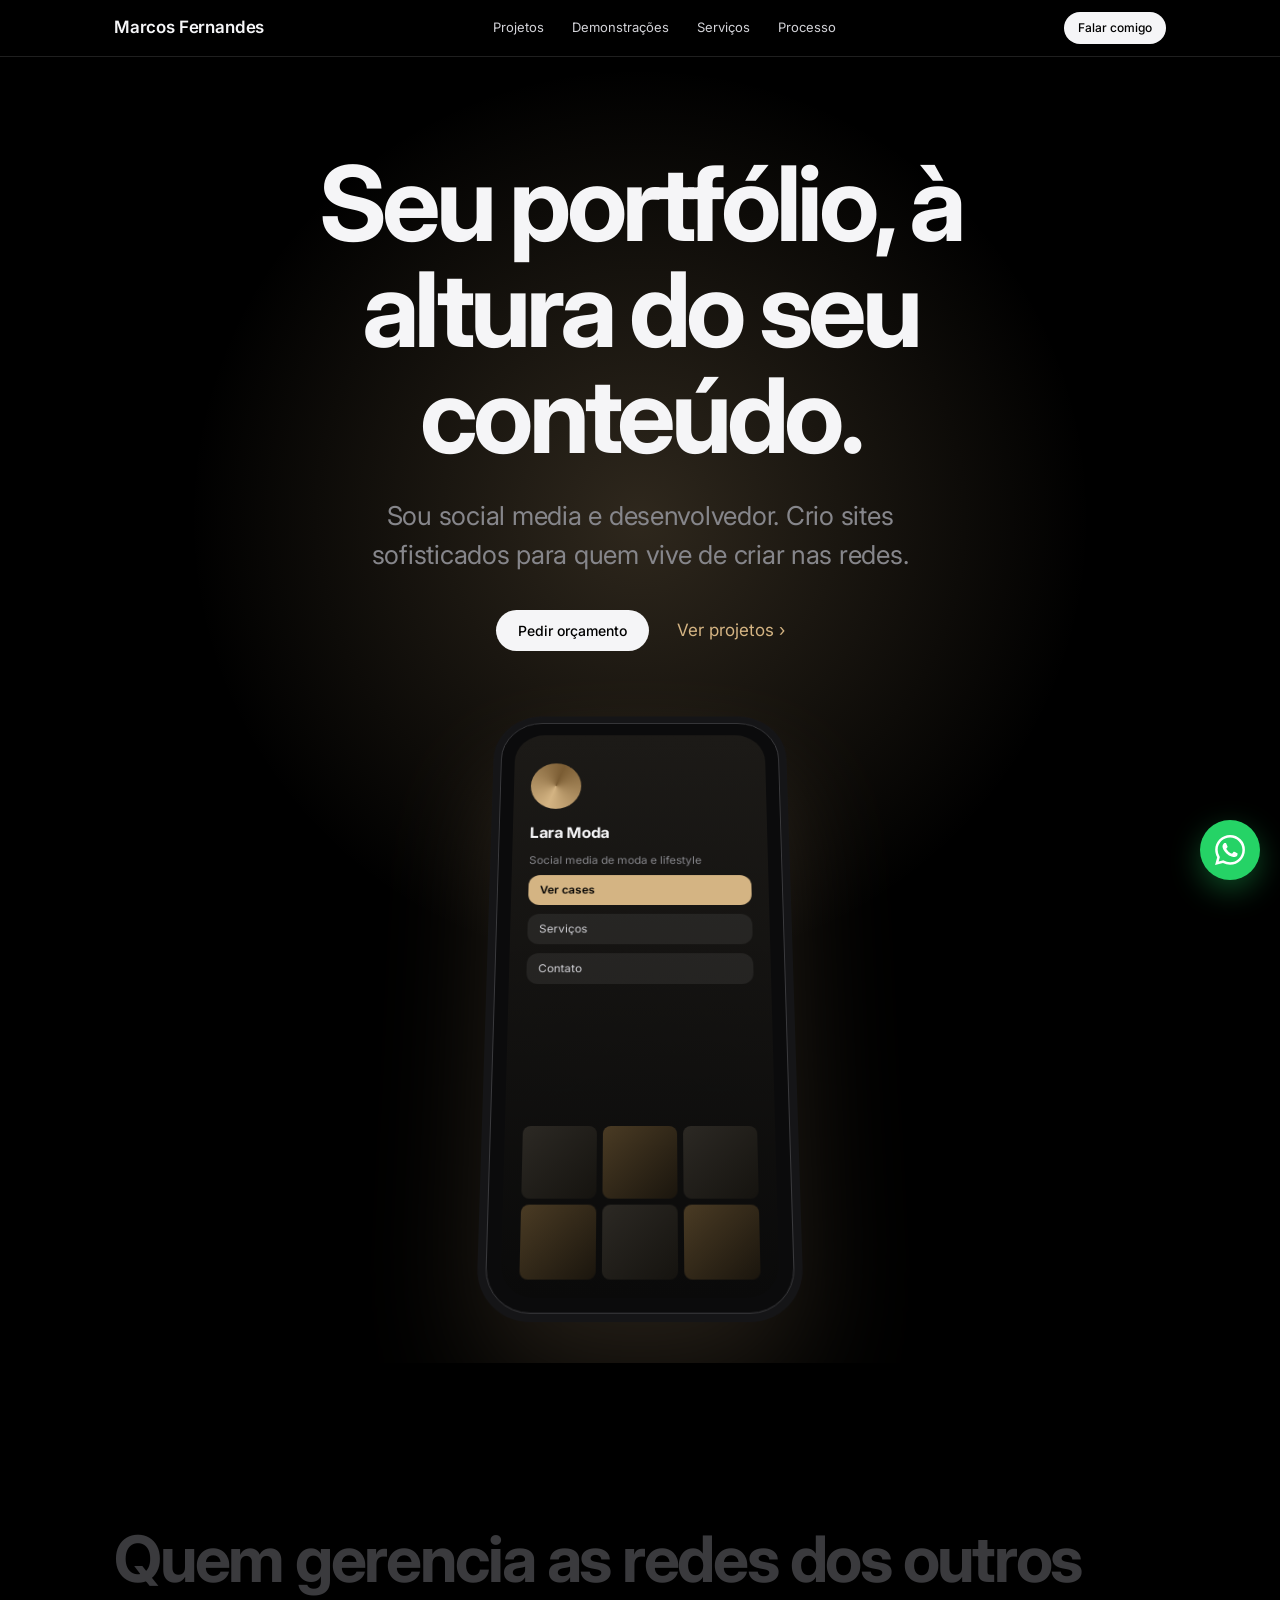
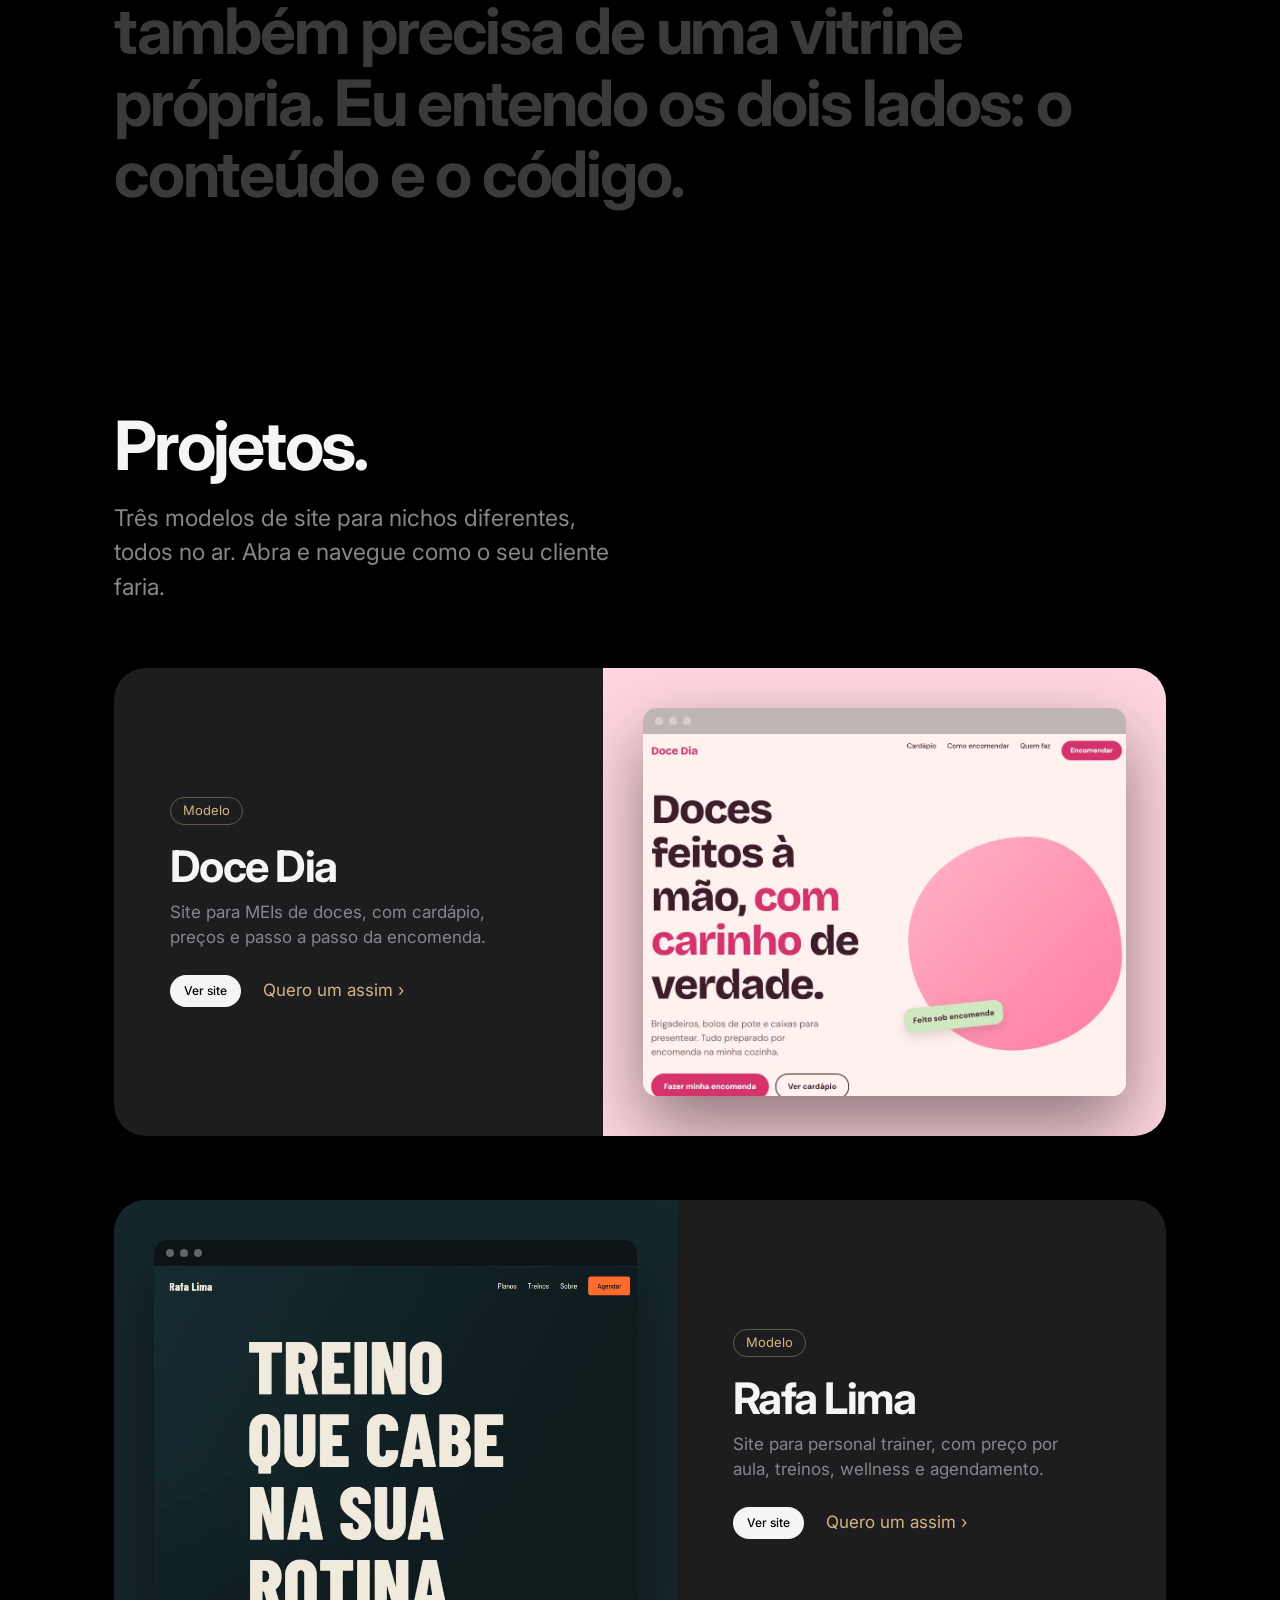
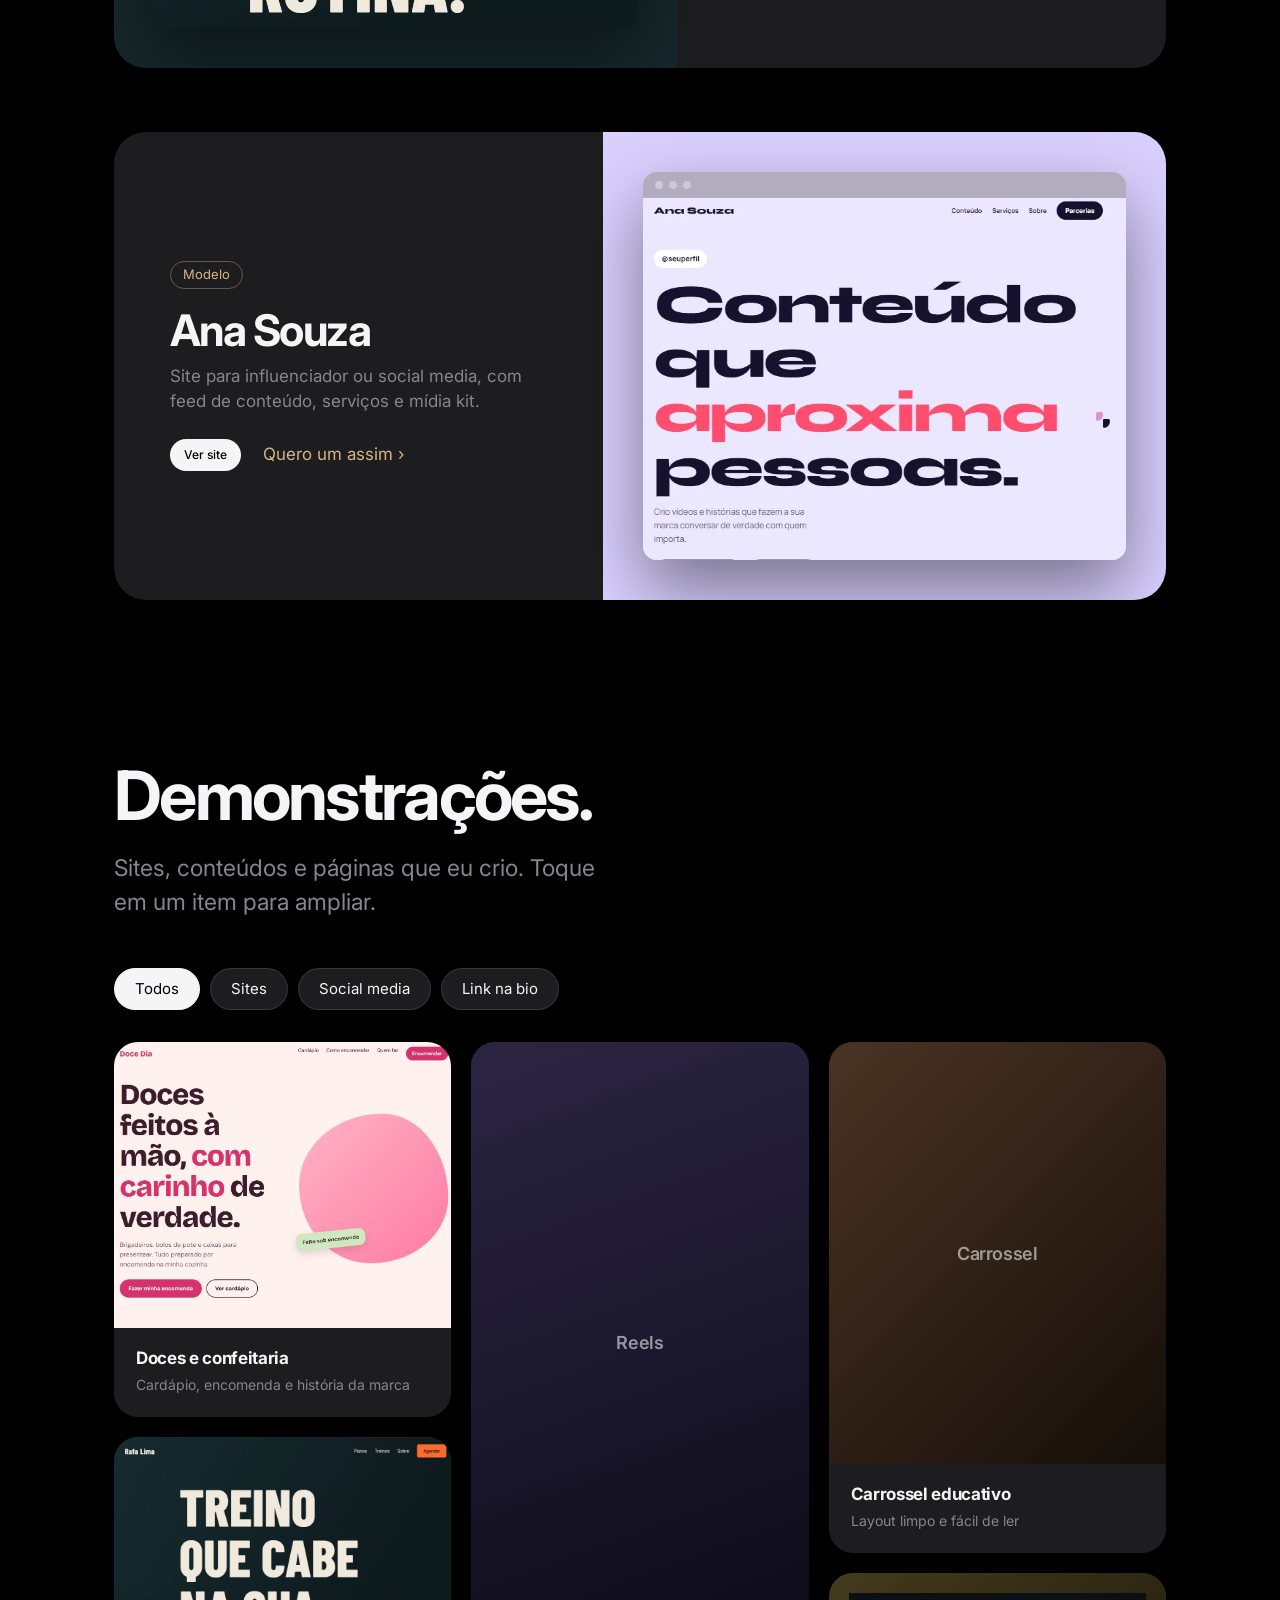
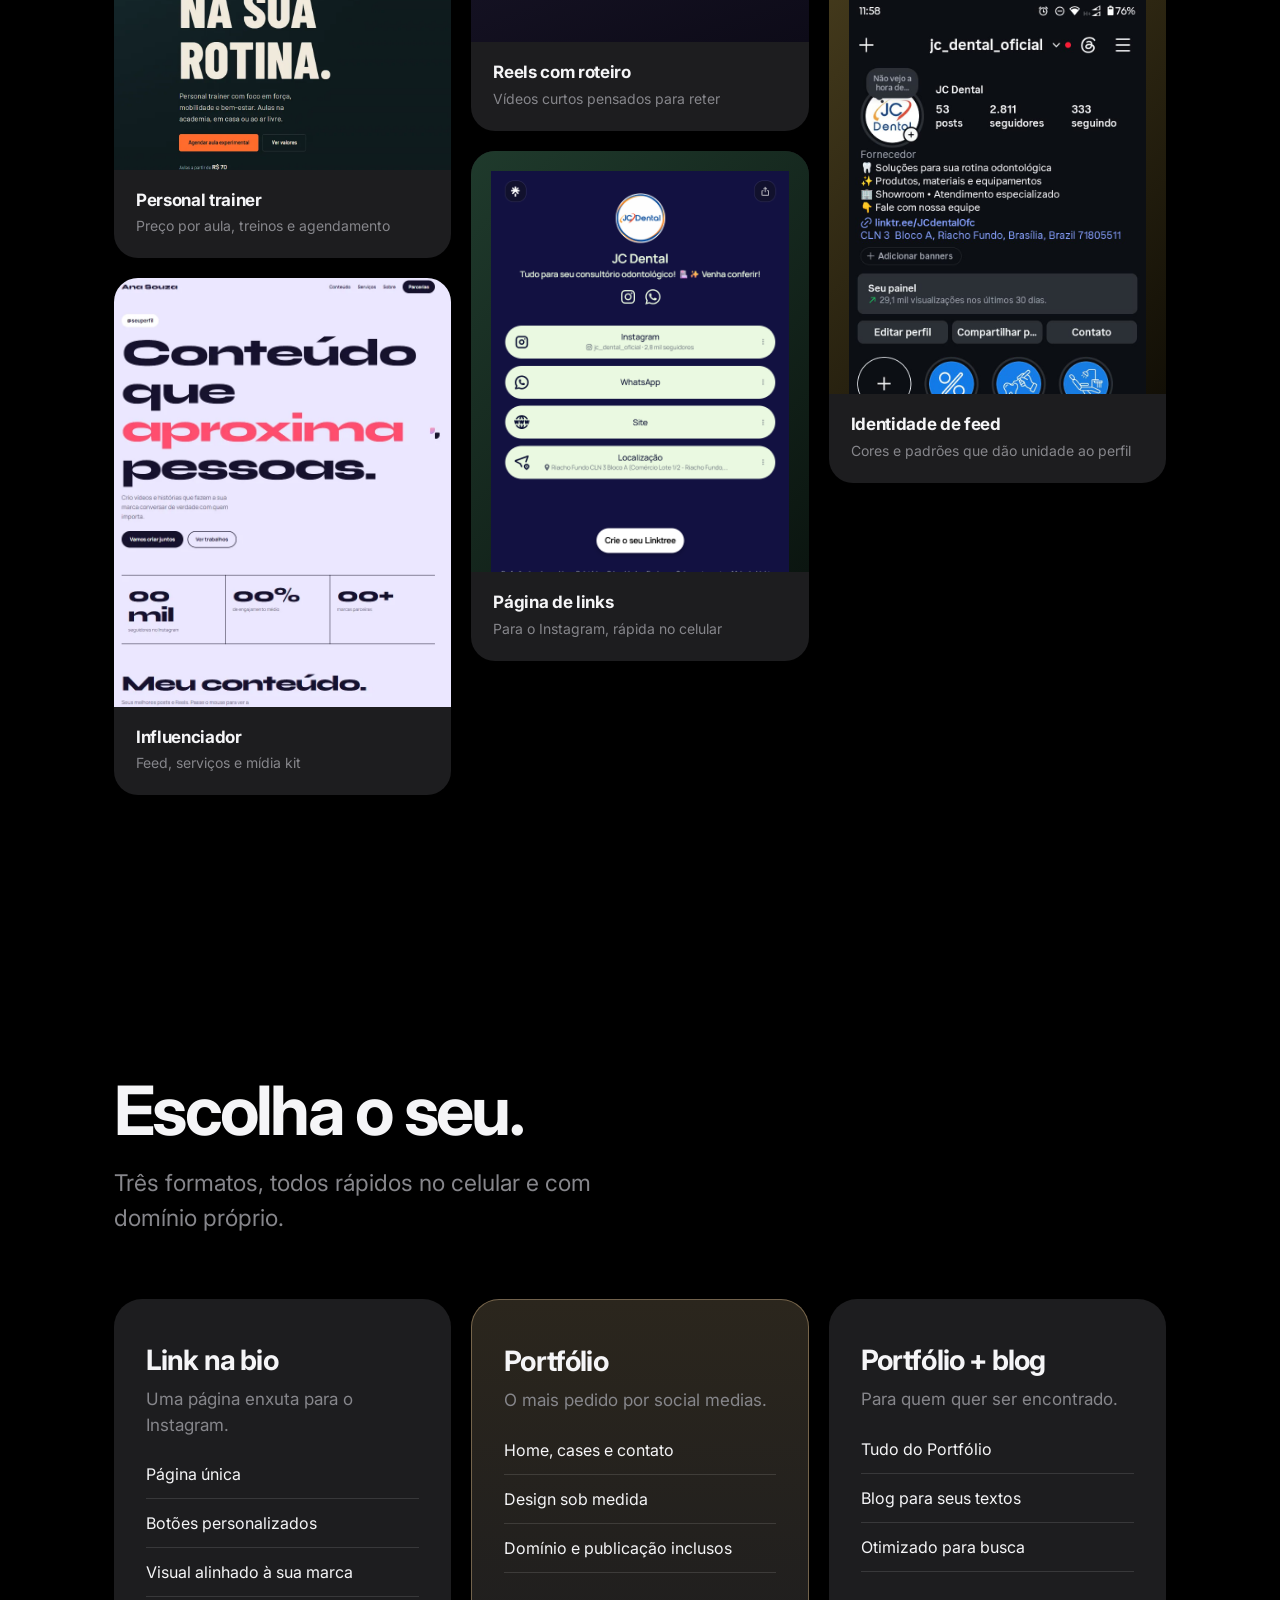
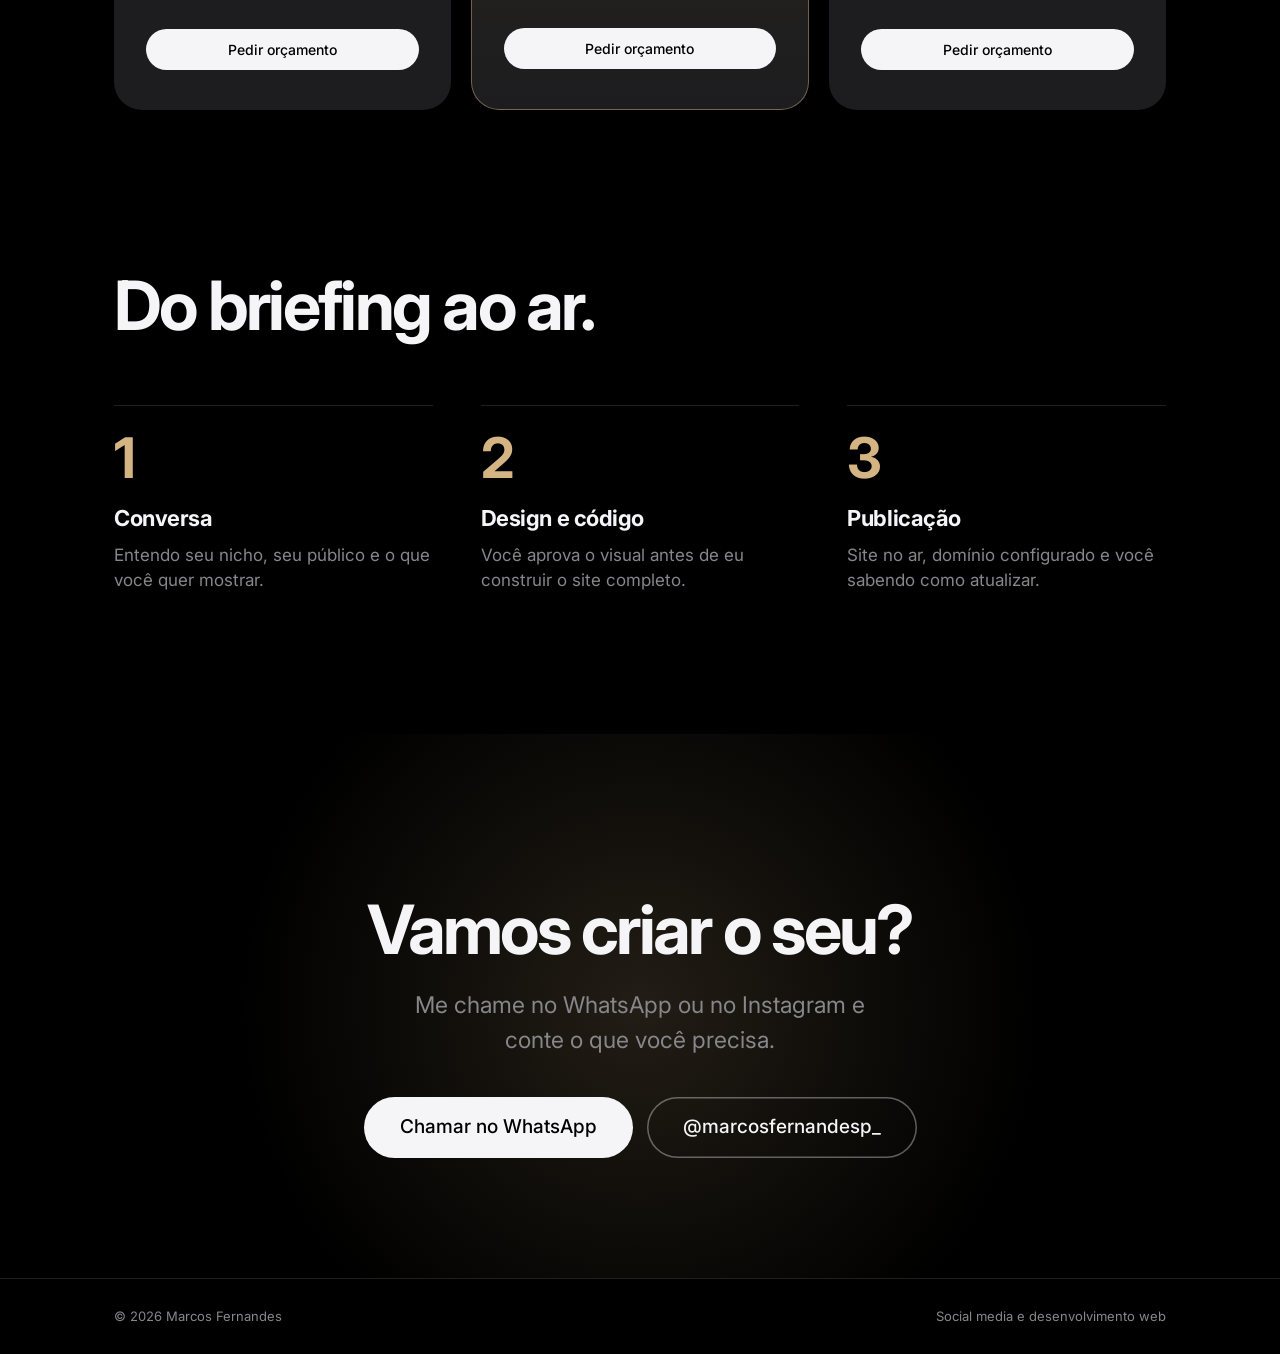
==== commit e1b663fe: "Atualiza index principal" ====
--- a/index.html
+++ b/index.html
@@ -111,7 +111,7 @@
         <figcaption><b>Carrossel educativo</b><span>Layout limpo e fácil de ler</span></figcaption>
       </figure>
       <figure class="item" data-cat="social">
-        <div class="media ph" style="--g:linear-gradient(135deg,#443a1c,#120f06)"><img src="assets/img/identidade de feed.png" alt="Modelo de identidade de feed" loading="lazy"></div>
+        <div class="media ph" style="--g:linear-gradient(135deg,#443a1c,#120f06)"><img src="assets/img/identidade de feed.jpeg" alt="Modelo de identidade de feed" loading="lazy"></div>
         <figcaption><b>Identidade de feed</b><span>Cores e padrões que dão unidade ao perfil</span></figcaption>
       </figure>
     </div>
